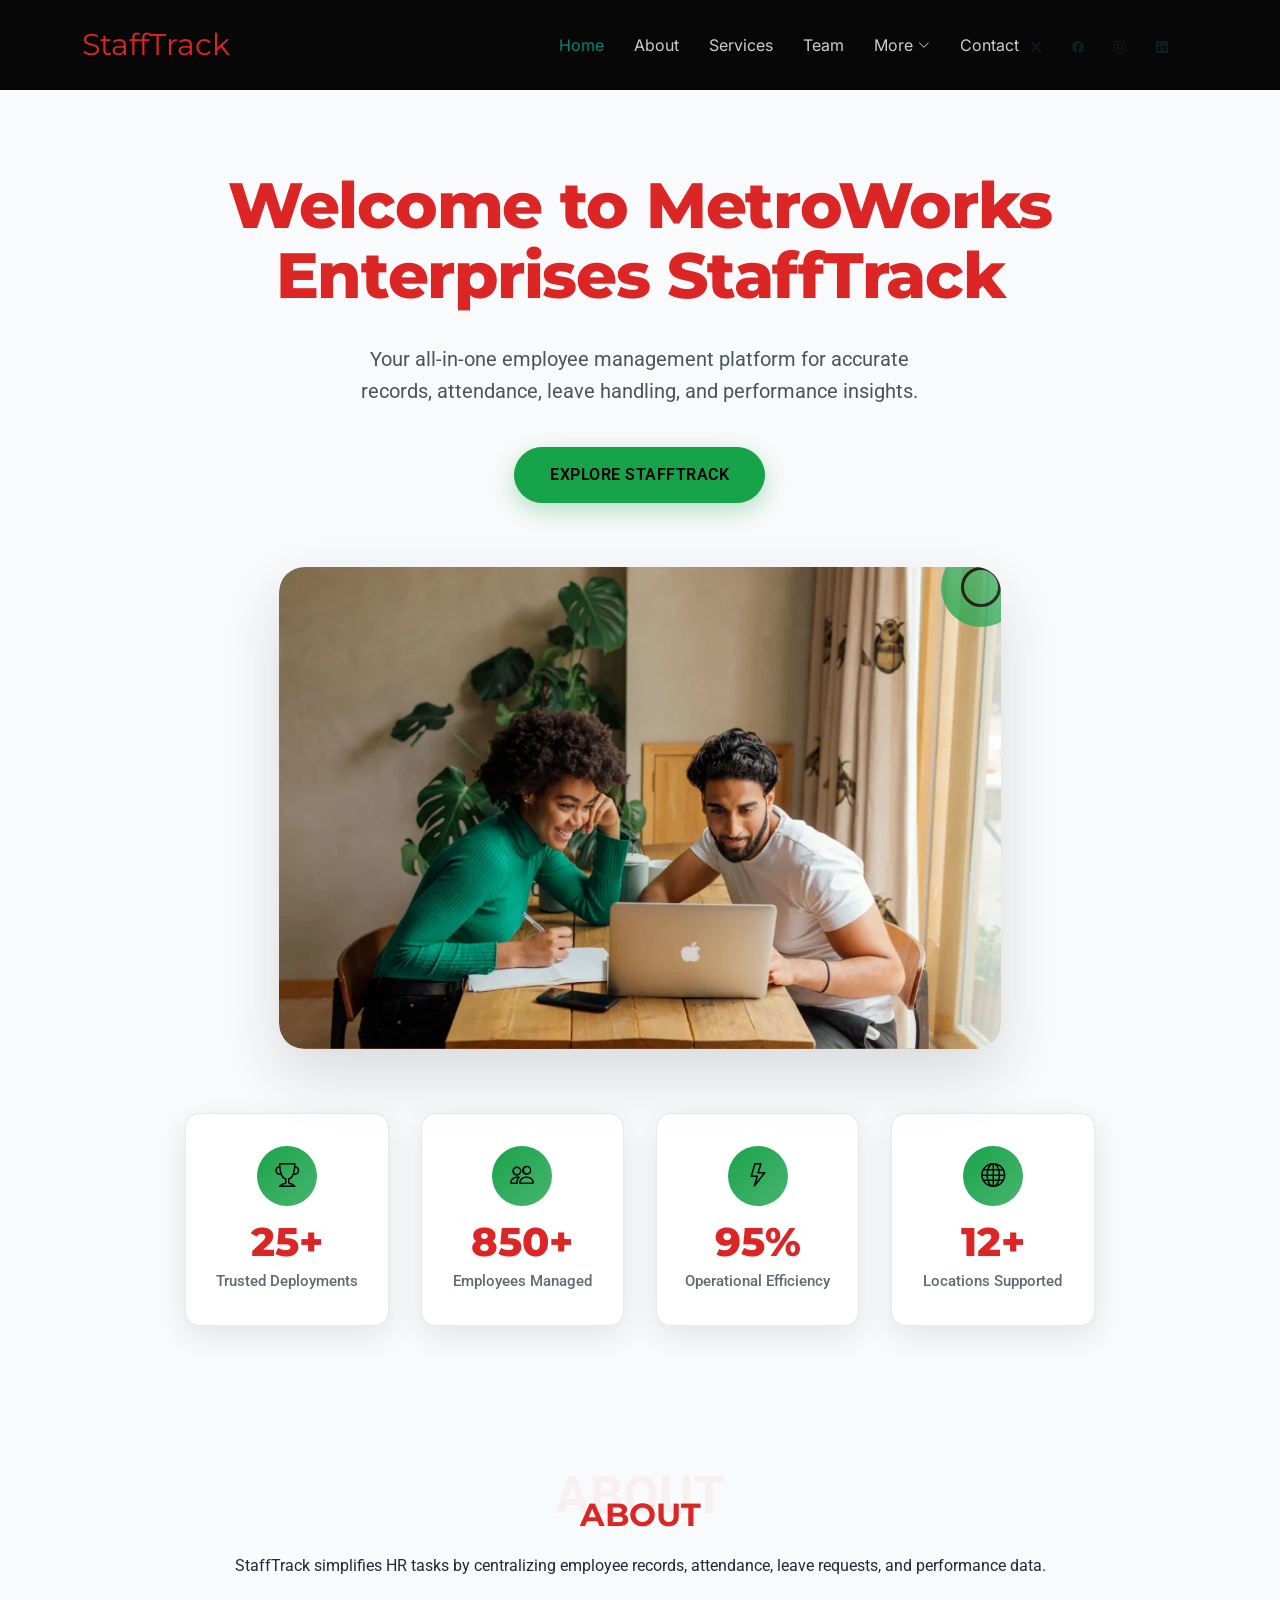
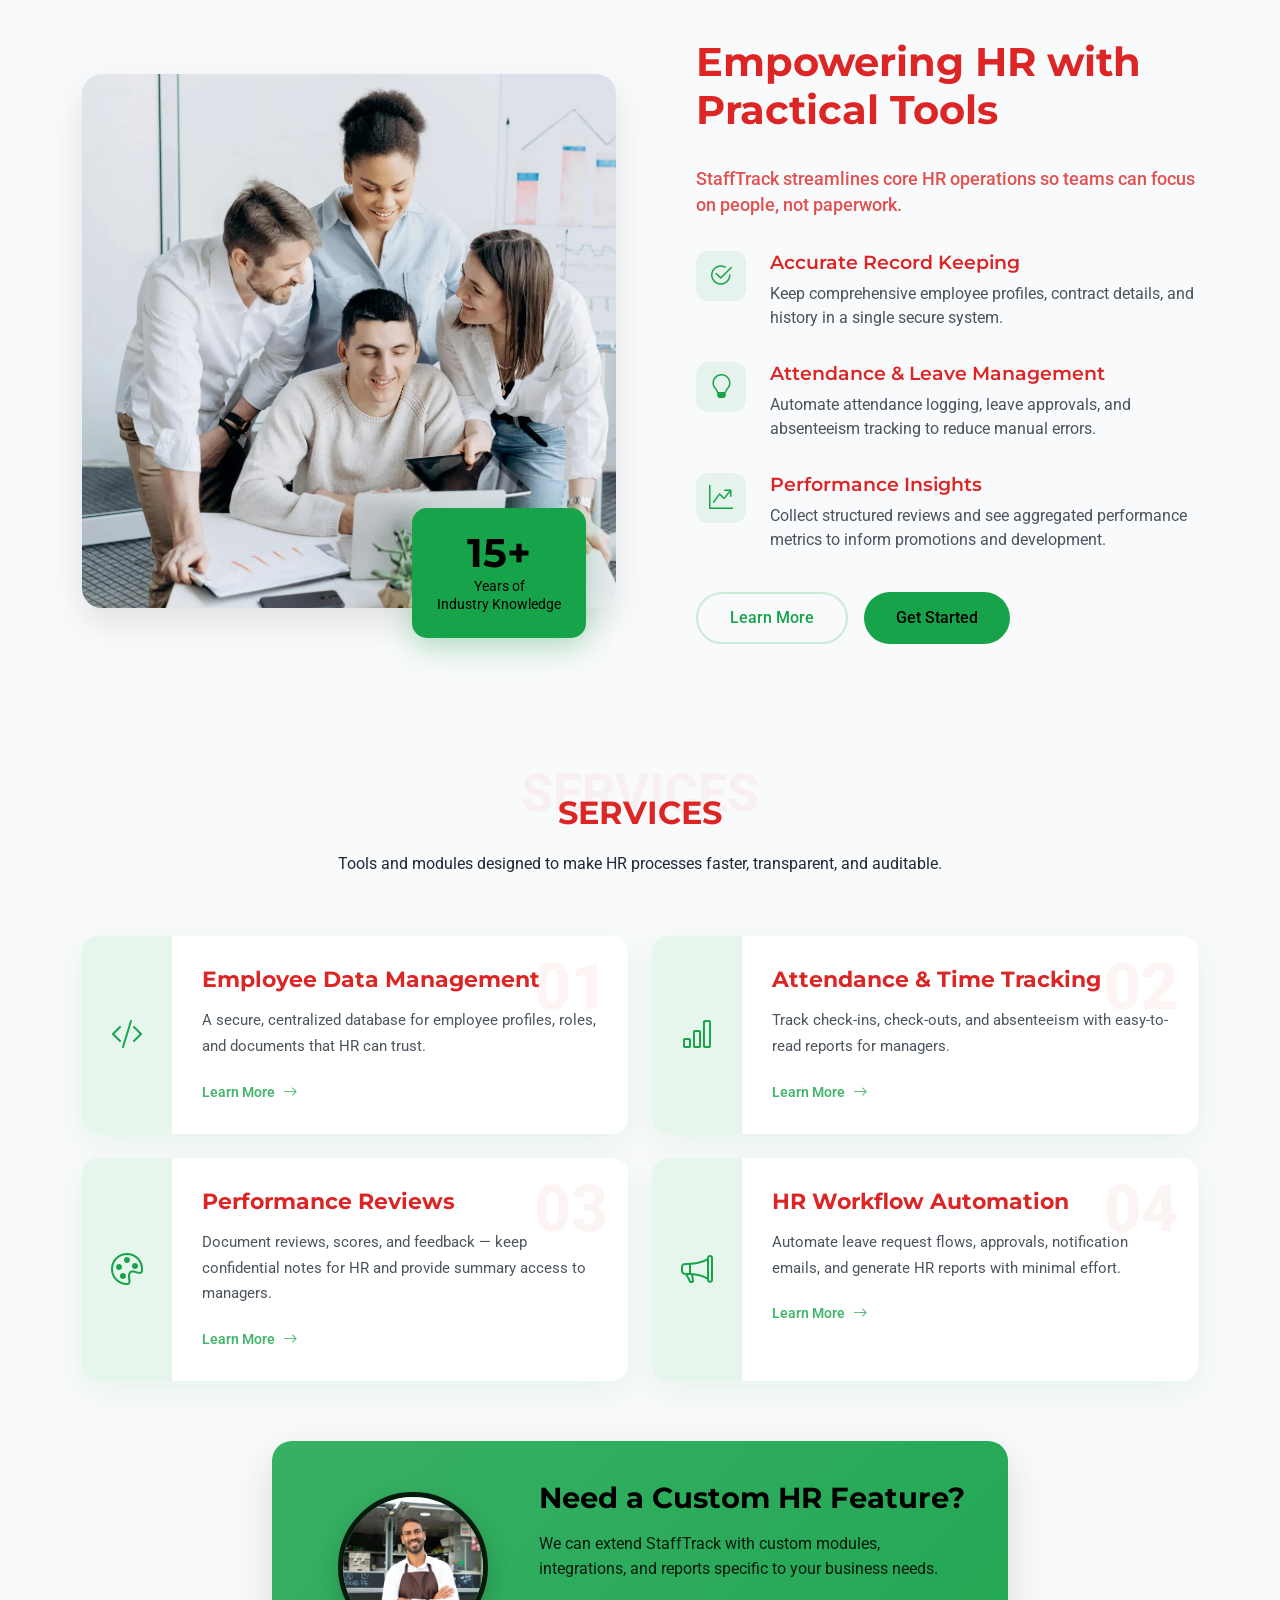
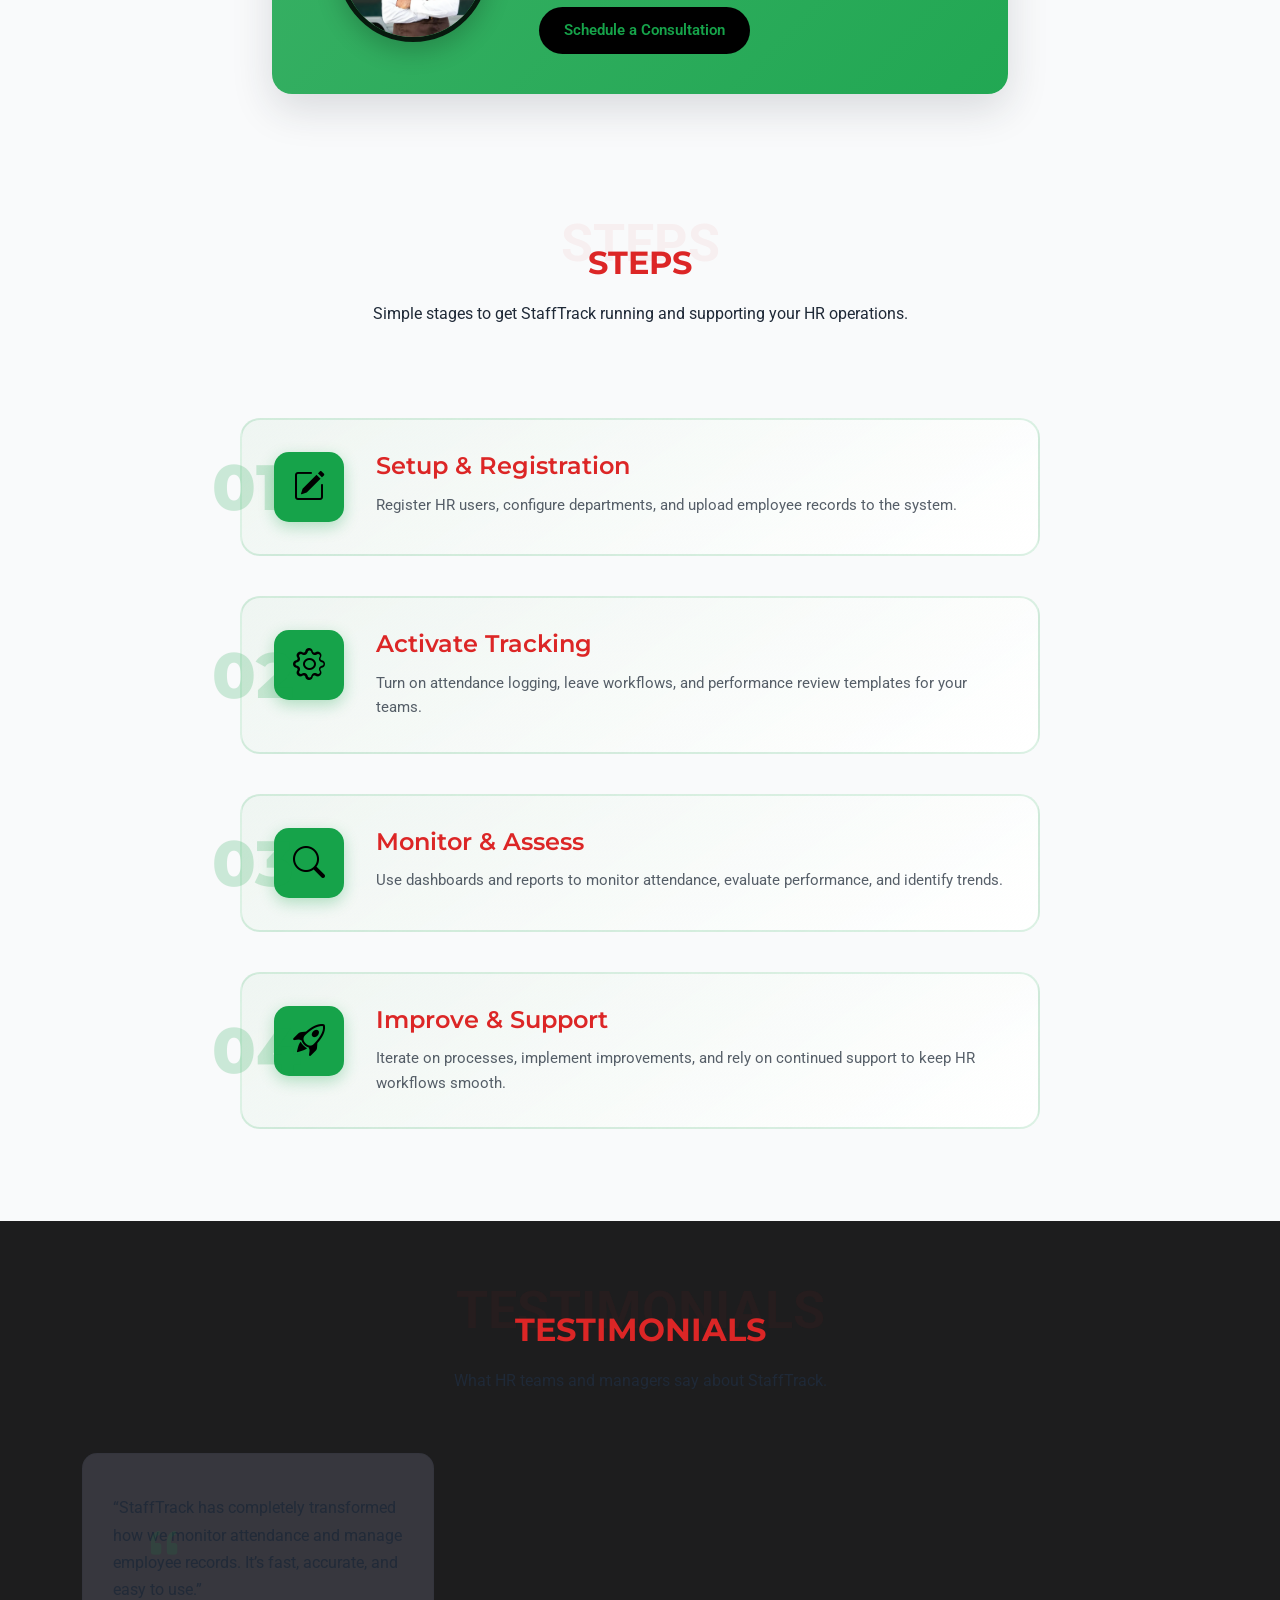
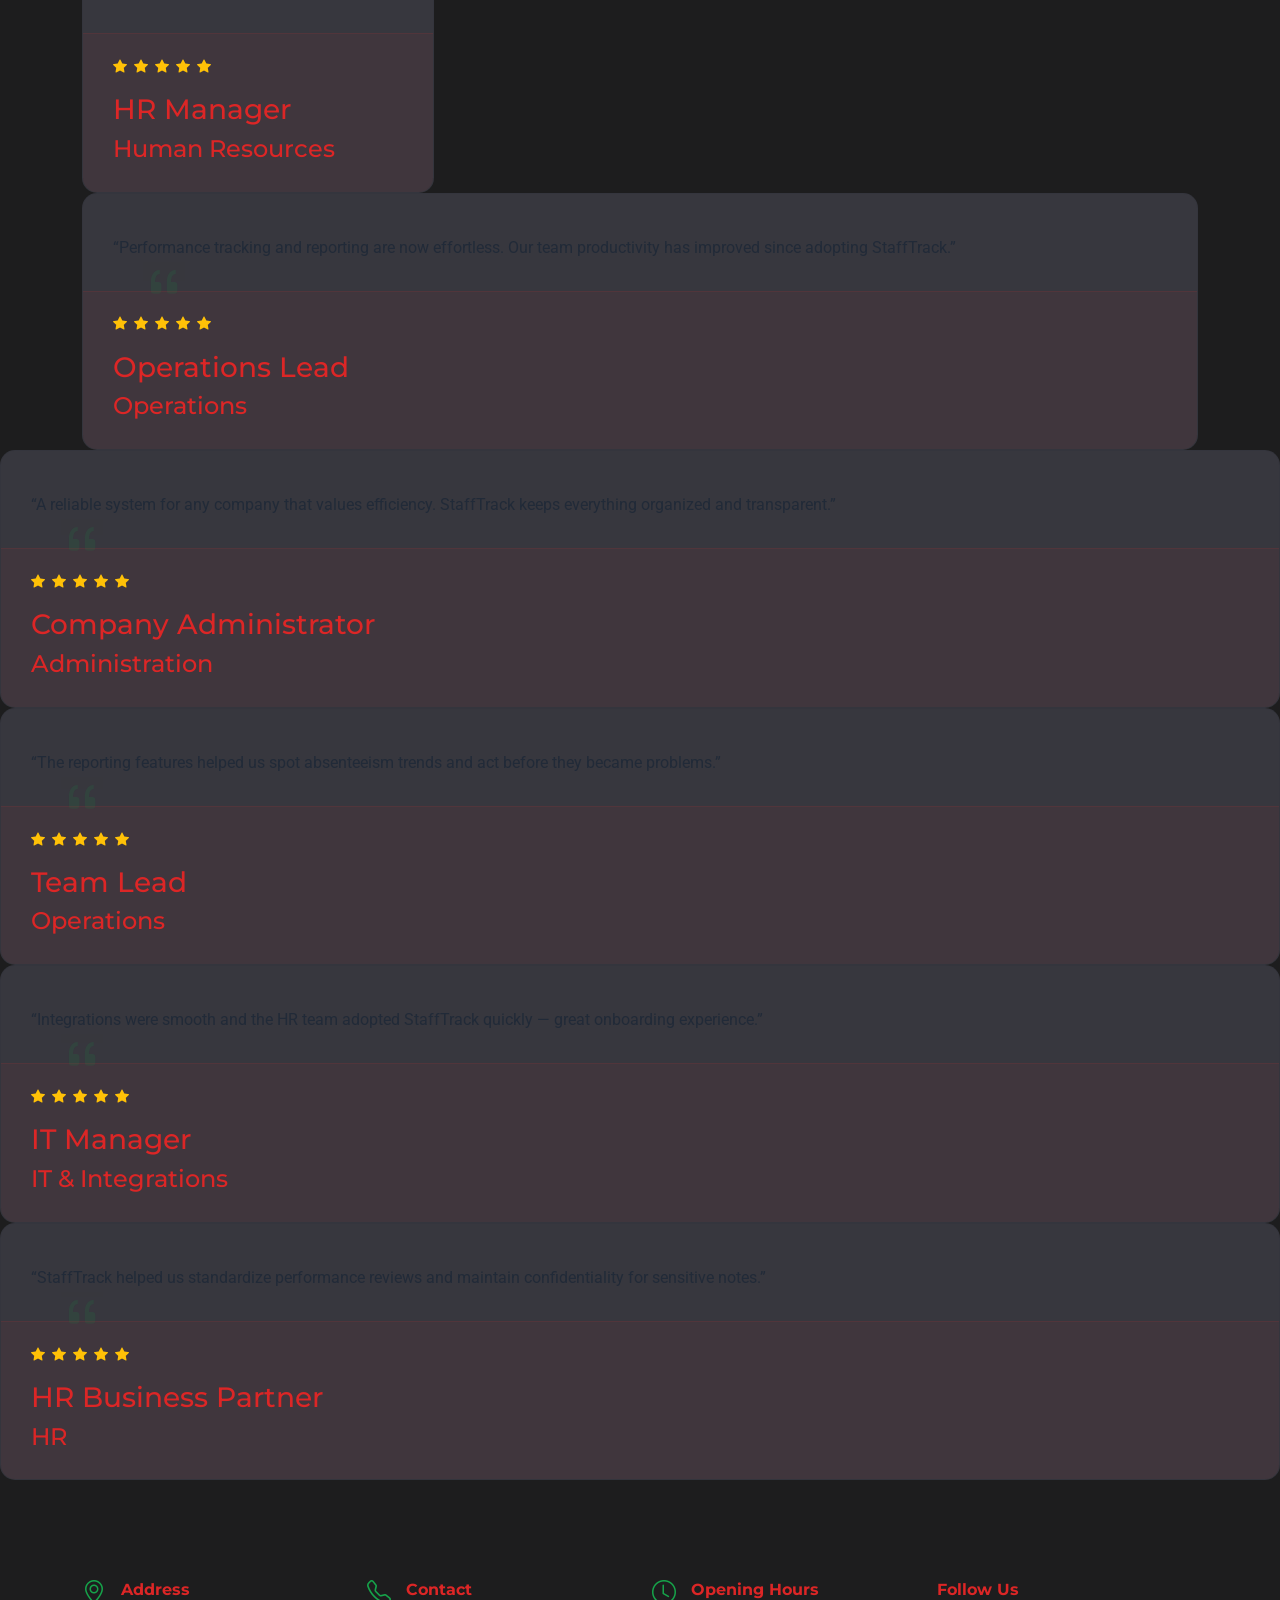
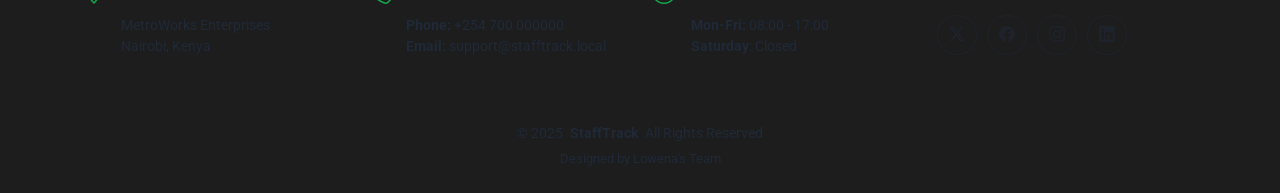
==== index.html @ 3b95171f "The Full Stafftrack System" ====
<!DOCTYPE html>
<html lang="en">

<head>
  <meta charset="utf-8">
  <meta content="width=device-width, initial-scale=1.0" name="viewport">
  <title>Index - StaffTrack</title>
  <meta name="description" content="StaffTrack — employee management, attendance, leave and performance tracking">
  <meta name="keywords" content="employee management, attendance, HR, performance, leave">

  <!-- Favicons -->
  <link href="assets/img/favicon.png" rel="icon">
  <link href="assets/img/apple-touch-icon.png" rel="apple-touch-icon">

  <!-- Fonts -->
  <link href="https://fonts.googleapis.com" rel="preconnect">
  <link href="https://fonts.gstatic.com" rel="preconnect" crossorigin>
  <link href="https://fonts.googleapis.com/css2?family=Roboto:ital,wght@0,100;0,300;0,400;0,500;0,700;0,900;1,100;1,300;1,400;1,500;1,700;1,900;1,300;1,400;1,500&family=Montserrat:ital,wght@0,100;0,200;0,300;0,400;0,500;0,600;0,700;0,800;0,900&family=Inter:wght@100;200;300;400;500;600;700;800;900&display=swap" rel="stylesheet">

  <!-- Vendor CSS Files -->
  <link href="assets/vendor/bootstrap/css/bootstrap.min.css" rel="stylesheet">
  <link href="assets/vendor/bootstrap-icons/bootstrap-icons.css" rel="stylesheet">
  <link href="assets/vendor/aos/aos.css" rel="stylesheet">
  <link href="assets/vendor/glightbox/css/glightbox.min.css" rel="stylesheet">
  <link href="assets/vendor/swiper/swiper-bundle.min.css" rel="stylesheet">

  <!-- Main CSS File -->
  <link href="assets/css/main.css" rel="stylesheet">

  <!-- =======================================================
  * Template adapted for StaffTrack
  ======================================================== -->
</head>

<body class="index-page">

  <header id="header" class="header d-flex align-items-center sticky-top">
    <div class="container position-relative d-flex align-items-center justify-content-between">

      <a href="index.html" class="logo d-flex align-items-center me-auto me-xl-0">
        <h1 class="sitename">StaffTrack</h1>
      </a>

      <nav id="navmenu" class="navmenu">
        <ul>
      <nav id="navmenu" class="navmenu">
        <ul>
          <li><a href="#hero" class="active">Home</a></li>
          <li><a href="#about">About</a></li>
          <li><a href="#services">Services</a></li>
          <li><a href="team.php">Team</a></li>
          <li class="dropdown"><a href="#"><span>More</span> <i class="bi bi-chevron-down toggle-dropdown"></i></a>
            <ul>
              <li><a href="#">Overview</a></li>
              <li class="dropdown"><a href="#"><span>More Options</span> <i class="bi bi-chevron-down toggle-dropdown"></i></a>
                <ul>
                  <li><a href="#">Reporting</a></li>
                  <li><a href="#">Integrations</a></li>
                  <li><a href="#">Security</a></li>
                  <li><a href="#">Support</a></li>
                  <li><a href="#">Resources</a></li>
                </ul>
              </li>
              <li><a href="#">Pricing</a></li>
              <li><a href="#">FAQ</a></li>
              <li><a href="#">Careers</a></li>
            </ul>
          </li>
          <li><a href="#contact">Contact</a></li>
        </ul>
        <i class="mobile-nav-toggle d-xl-none bi bi-list"></i>
      </nav>

      <div class="header-social-links">
        <a href="#" class="twitter"><i class="bi bi-twitter-x"></i></a>
        <a href="#" class="facebook"><i class="bi bi-facebook"></i></a>
        <a href="#" class="instagram"><i class="bi bi-instagram"></i></a>
        <a href="#" class="linkedin"><i class="bi bi-linkedin"></i></a>
      </div>

    </div>
  </header>

  <main class="main">

    <!-- Hero Section -->
    <section id="hero" class="hero section">
      <div class="hero-background">
        <div class="hero-overlay"></div>
      </div>

      <div class="container" data-aos="fade-up" data-aos-delay="100">
        <div class="row justify-content-center text-center">
          <div class="col-lg-10">
            <div class="hero-content" data-aos="fade-up" data-aos-delay="200">
              <h1>Welcome to MetroWorks Enterprises StaffTrack</h1>
              <p>Your all-in-one employee management platform for accurate records, attendance, leave handling, and performance insights.</p>

              <div class="hero-btns" data-aos="fade-up" data-aos-delay="300">
                <a href="public/hr_signup.php" class="btn btn-primary">Explore StaffTrack</a>
              </div>
            </div>
          </div>
        </div>

        <div class="row justify-content-center">
          <div class="col-lg-8">
            <div class="hero-image-container" data-aos="zoom-in" data-aos-delay="400">
              <div class="hero-image">
                <img src="assets/img/about/about-15.webp" alt="Workforce Management" class="img-fluid">
                <div class="image-decoration"></div>
              </div>
            </div>
          </div>
        </div>

        <div class="row justify-content-center">
          <div class="col-lg-10">
            <div class="hero-stats" data-aos="fade-up" data-aos-delay="500">
              <div class="stat-item">
                <div class="stat-icon">
                  <i class="bi bi-trophy"></i>
                </div>
                <h3><span data-purecounter-start="0" data-purecounter-end="25" data-purecounter-duration="1" class="purecounter"></span>+</h3>
                <p>Trusted Deployments</p>
              </div>
              <div class="stat-item">
                <div class="stat-icon">
                  <i class="bi bi-people"></i>
                </div>
                <h3><span data-purecounter-start="0" data-purecounter-end="850" data-purecounter-duration="1" class="purecounter"></span>+</h3>
                <p>Employees Managed</p>
              </div>
              <div class="stat-item">
                <div class="stat-icon">
                  <i class="bi bi-lightning"></i>
                </div>
                <h3><span data-purecounter-start="0" data-purecounter-end="95" data-purecounter-duration="1" class="purecounter"></span>%</h3>
                <p>Operational Efficiency</p>
              </div>
              <div class="stat-item">
                <div class="stat-icon">
                  <i class="bi bi-globe"></i>
                </div>
                <h3><span data-purecounter-start="0" data-purecounter-end="12" data-purecounter-duration="1" class="purecounter"></span>+</h3>
                <p>Locations Supported</p>
              </div>
            </div>
          </div>
        </div>
      </div>
    </section><!-- /Hero Section -->

    <!-- About Section -->
    <section id="about" class="about section">

      <!-- Section Title -->
      <div class="container section-title" data-aos="fade-up">
        <span class="description-title">About</span>
        <h2>About</h2>
        <p>StaffTrack simplifies HR tasks by centralizing employee records, attendance, leave requests, and performance data.</p>
      </div>

      <div class="container" data-aos="fade-up" data-aos-delay="100">

        <div class="row gx-0 gx-lg-5 gy-5 align-items-center">
          <div class="col-lg-6" data-aos="zoom-out" data-aos-delay="200">
            <div class="image-wrapper">
              <div class="image-box">
                <img src="assets/img/about/about-square-15.webp" class="img-fluid" alt="About Image" loading="lazy">
              </div>
              <div class="experience-box" data-aos="zoom-in" data-aos-delay="300">
                <div class="years">15+</div>
                <div class="text">Years of<br>Industry Knowledge</div>
              </div>
            </div>
          </div>

          <div class="col-lg-6" data-aos="fade-left" data-aos-delay="200">
            <div class="content">
              <div class="section-header">
                <h2>Empowering HR with Practical Tools</h2>
              </div>

              <p class="highlight-text">StaffTrack streamlines core HR operations so teams can focus on people, not paperwork.</p>

              <div class="features-list">
                <div class="feature-item" data-aos="zoom-in" data-aos-delay="300">
                  <div class="icon-box">
                    <i class="bi bi-check2-circle"></i>
                  </div>
                  <div class="text">
                    <h4>Accurate Record Keeping</h4>
                    <p>Keep comprehensive employee profiles, contract details, and history in a single secure system.</p>
                  </div>
                </div>

                <div class="feature-item" data-aos="zoom-in" data-aos-delay="400">
                  <div class="icon-box">
                    <i class="bi bi-lightbulb"></i>
                  </div>
                  <div class="text">
                    <h4>Attendance & Leave Management</h4>
                    <p>Automate attendance logging, leave approvals, and absenteeism tracking to reduce manual errors.</p>
                  </div>
                </div>

                <div class="feature-item" data-aos="zoom-in" data-aos-delay="500">
                  <div class="icon-box">
                    <i class="bi bi-graph-up-arrow"></i>
                  </div>
                  <div class="text">
                    <h4>Performance Insights</h4>
                    <p>Collect structured reviews and see aggregated performance metrics to inform promotions and development.</p>
                  </div>
                </div>
              </div>

              <div class="cta-buttons">
                <a href="#" class="btn-learn-more">Learn More</a>
                <a href="employee/signup.php" class="btn-get-started">Get Started</a>
              </div>
            </div>
          </div>
        </div>

      </div>

    </section><!-- /About Section -->

    <!-- Services Section -->
    <section id="services" class="services section">

      <!-- Section Title -->
      <div class="container section-title" data-aos="fade-up">
        <span class="description-title">Services</span>
        <h2>Services</h2>
        <p>Tools and modules designed to make HR processes faster, transparent, and auditable.</p>
      </div><!-- End Section Title -->

      <div class="container" data-aos="fade-up" data-aos-delay="100">

        <div class="services-container">
          <div class="row g-4">
            <div class="col-lg-6" data-aos="fade-up" data-aos-delay="100">
              <div class="service-item">
                <div class="service-icon">
                  <i class="bi bi-code-slash"></i>
                </div>
                <div class="service-content">
                  <span class="service-number">01</span>
                  <h3 class="service-title">Employee Data Management</h3>
                  <p class="service-text">A secure, centralized database for employee profiles, roles, and documents that HR can trust.</p>
                  <a href="#" class="service-link">
                    Learn More
                    <i class="bi bi-arrow-right"></i>
                  </a>
                </div>
              </div>
            </div>

            <div class="col-lg-6" data-aos="fade-up" data-aos-delay="200">
              <div class="service-item">
                <div class="service-icon">
                  <i class="bi bi-bar-chart"></i>
                </div>
                <div class="service-content">
                  <span class="service-number">02</span>
                  <h3 class="service-title">Attendance & Time Tracking</h3>
                  <p class="service-text">Track check-ins, check-outs, and absenteeism with easy-to-read reports for managers.</p>
                  <a href="#" class="service-link">
                    Learn More
                    <i class="bi bi-arrow-right"></i>
                  </a>
                </div>
              </div>
            </div>

            <div class="col-lg-6" data-aos="fade-up" data-aos-delay="300">
              <div class="service-item">
                <div class="service-icon">
                  <i class="bi bi-palette"></i>
                </div>
                <div class="service-content">
                  <span class="service-number">03</span>
                  <h3 class="service-title">Performance Reviews</h3>
                  <p class="service-text">Document reviews, scores, and feedback — keep confidential notes for HR and provide summary access to managers.</p>
                  <a href="#" class="service-link">
                    Learn More
                    <i class="bi bi-arrow-right"></i>
                  </a>
                </div>
              </div>
            </div>

            <div class="col-lg-6" data-aos="fade-up" data-aos-delay="400">
              <div class="service-item">
                <div class="service-icon">
                  <i class="bi bi-megaphone"></i>
                </div>
                <div class="service-content">
                  <span class="service-number">04</span>
                  <h3 class="service-title">HR Workflow Automation</h3>
                  <p class="service-text">Automate leave request flows, approvals, notification emails, and generate HR reports with minimal effort.</p>
                  <a href="#" class="service-link">
                    Learn More
                    <i class="bi bi-arrow-right"></i>
                  </a>
                </div>
              </div>
            </div>
          </div>
        </div>

        <div class="cta-wrapper mt-5 text-center" data-aos="fade-up" data-aos-delay="100">
          <div class="row">
            <div class="col-lg-8 offset-lg-2">
              <div class="cta-box">
                <div class="row align-items-center">
                  <div class="col-lg-4">
                    <div class="cta-image" data-aos="zoom-in" data-aos-delay="200">
                      <img src="assets/img/services/services-8.webp" alt="Services" class="img-fluid rounded-circle">
                    </div>
                  </div>
                  <div class="col-lg-8">
                    <div class="cta-content text-lg-start" data-aos="fade-left" data-aos-delay="300">
                      <h3>Need a Custom HR Feature?</h3>
                      <p>We can extend StaffTrack with custom modules, integrations, and reports specific to your business needs.</p>
                      <a href="#" class="primary-btn">Schedule a Consultation</a>
                    </div>
                  </div>
                </div>
              </div>
            </div>
          </div>
        </div>

      </div>

    </section><!-- /Services Section -->

    <!-- Steps Section -->
    <section id="steps" class="steps section">

      <!-- Section Title -->
      <div class="container section-title" data-aos="fade-up">
        <span class="description-title">Steps</span>
        <h2>Steps</h2>
        <p>Simple stages to get StaffTrack running and supporting your HR operations.</p>
      </div><!-- End Section Title -->

      <div class="container" data-aos="fade-up" data-aos-delay="100">

        <div class="steps-5">
          <div class="process-container">

            <div class="process-item" data-aos="fade-up" data-aos-delay="200">
              <div class="content">
                <span class="step-number">01</span>
                <div class="card-body">
                  <div class="step-icon">
                    <i class="bi bi-pencil-square"></i>
                  </div>
                  <div class="step-content">
                    <h3>Setup & Registration</h3>
                    <p>Register HR users, configure departments, and upload employee records to the system.</p>
                  </div>
                </div>
              </div>
            </div><!-- End Process Item -->

            <div class="process-item" data-aos="fade-up" data-aos-delay="300">
              <div class="content">
                <span class="step-number">02</span>
                <div class="card-body">
                  <div class="step-icon">
                    <i class="bi bi-gear"></i>
                  </div>
                  <div class="step-content">
                    <h3>Activate Tracking</h3>
                    <p>Turn on attendance logging, leave workflows, and performance review templates for your teams.</p>
                  </div>
                </div>
              </div>
            </div><!-- End Process Item -->

            <div class="process-item" data-aos="fade-up" data-aos-delay="400">
              <div class="content">
                <span class="step-number">03</span>
                <div class="card-body">
                  <div class="step-icon">
                    <i class="bi bi-search"></i>
                  </div>
                  <div class="step-content">
                    <h3>Monitor & Assess</h3>
                    <p>Use dashboards and reports to monitor attendance, evaluate performance, and identify trends.</p>
                  </div>
                </div>
              </div>
            </div><!-- End Process Item -->

            <div class="process-item" data-aos="fade-up" data-aos-delay="500">
              <div class="content">
                <span class="step-number">04</span>
                <div class="card-body">
                  <div class="step-icon">
                    <i class="bi bi-rocket-takeoff"></i>
                  </div>
                  <div class="step-content">
                    <h3>Improve & Support</h3>
                    <p>Iterate on processes, implement improvements, and rely on continued support to keep HR workflows smooth.</p>
                  </div>
                </div>
              </div>
            </div><!-- End Process Item -->

          </div>
        </div>

      </div>

    </section>

    <!-- Testimonials Section -->
    <section id="testimonials" class="testimonials section light-background">

      <!-- Section Title -->
      <div class="container section-title" data-aos="fade-up">
        <span class="description-title">Testimonials</span>
        <h2>Testimonials</h2>
        <p>What HR teams and managers say about StaffTrack.</p>
      </div><!-- End Section Title -->

      <div class="container" data-aos="fade-up" data-aos-delay="100">

        <div class="testimonials-slider swiper init-swiper">
          <script type="application/json" class="swiper-config">
            {
              "loop": true,
              "speed": 800,
              "autoplay": {
                "delay": 5000
              },
              "slidesPerView": 1,
              "spaceBetween": 30,
              "pagination": {
                "el": ".swiper-pagination",
                "type": "bullets",
                "clickable": true
              },
              "breakpoints": {
                "768": {
                  "slidesPerView": 2
                },
                "1200": {
                  "slidesPerView": 3
                }
              }
            }
          </script>
          <div class="swiper-wrapper">
            <div class="swiper-slide">
              <div class="testimonial-card">
                <div class="testimonial-content">
                  <p>
                    <i class="bi bi-quote quote-icon"></i>
                    “StaffTrack has completely transformed how we monitor attendance and manage employee records. It’s fast, accurate, and easy to use.”
                  </p>
                </div>
                <div class="testimonial-profile">
                  <div class="rating">
                    <i class="bi bi-star-fill"></i>
                    <i class="bi bi-star-fill"></i>
                    <i class="bi bi-star-fill"></i>
                    <i class="bi bi-star-fill"></i>
                    <i class="bi bi-star-fill"></i>
                  </div>
                      <h3>HR Manager</h3>
                      <h4>Human Resources</h4>
                    </div>
                  </div>
                </div>
              </div>
            </div><!-- End testimonial item -->

            <div class="swiper-slide">
              <div class="testimonial-card">
                <div class="testimonial-content">
                  <p>
                    <i class="bi bi-quote quote-icon"></i>
                    “Performance tracking and reporting are now effortless. Our team productivity has improved since adopting StaffTrack.”
                  </p>
                </div>
                <div class="testimonial-profile">
                  <div class="rating">
                    <i class="bi bi-star-fill"></i>
                    <i class="bi bi-star-fill"></i>
                    <i class="bi bi-star-fill"></i>
                    <i class="bi bi-star-fill"></i>
                    <i class="bi bi-star-fill"></i>
                  </div>
                      <h3>Operations Lead</h3>
                      <h4>Operations</h4>
                    </div>
                  </div>
                </div>
              </div>
            </div><!-- End testimonial item -->

            <div class="swiper-slide">
              <div class="testimonial-card">
                <div class="testimonial-content">
                  <p>
                    <i class="bi bi-quote quote-icon"></i>
                    “A reliable system for any company that values efficiency. StaffTrack keeps everything organized and transparent.”
                  </p>
                </div>
                <div class="testimonial-profile">
                  <div class="rating">
                    <i class="bi bi-star-fill"></i>
                    <i class="bi bi-star-fill"></i>
                    <i class="bi bi-star-fill"></i>
                    <i class="bi bi-star-fill"></i>
                    <i class="bi bi-star-fill"></i>
                  </div>
                      <h3>Company Administrator</h3>
                      <h4>Administration</h4>
                    </div>
                  </div>
                </div>
              </div>
            </div><!-- End testimonial item -->

            <div class="swiper-slide">
              <div class="testimonial-card">
                <div class="testimonial-content">
                  <p>
                    <i class="bi bi-quote quote-icon"></i>
                    “The reporting features helped us spot absenteeism trends and act before they became problems.”
                  </p>
                </div>
                <div class="testimonial-profile">
                  <div class="rating">
                    <i class="bi bi-star-fill"></i>
                    <i class="bi bi-star-fill"></i>
                    <i class="bi bi-star-fill"></i>
                    <i class="bi bi-star-fill"></i>
                    <i class="bi bi-star-fill"></i>
                  </div>
                      <h3>Team Lead</h3>
                      <h4>Operations</h4>
                    </div>
                  </div>
                </div>
              </div>
            </div><!-- End testimonial item -->

            <div class="swiper-slide">
              <div class="testimonial-card">
                <div class="testimonial-content">
                  <p>
                    <i class="bi bi-quote quote-icon"></i>
                    “Integrations were smooth and the HR team adopted StaffTrack quickly — great onboarding experience.”
                  </p>
                </div>
                <div class="testimonial-profile">
                  <div class="rating">
                    <i class="bi bi-star-fill"></i>
                    <i class="bi bi-star-fill"></i>
                    <i class="bi bi-star-fill"></i>
                    <i class="bi bi-star-fill"></i>
                    <i class="bi bi-star-fill"></i>
                  </div>
                      <h3>IT Manager</h3>
                      <h4>IT & Integrations</h4>
                    </div>
                  </div>
                </div>
              </div>
            </div><!-- End testimonial item -->

            <div class="swiper-slide">
              <div class="testimonial-card">
                <div class="testimonial-content">
                  <p>
                    <i class="bi bi-quote quote-icon"></i>
                    “StaffTrack helped us standardize performance reviews and maintain confidentiality for sensitive notes.”
                  </p>
                </div>
                <div class="testimonial-profile">
                  <div class="rating">
                    <i class="bi bi-star-fill"></i>
                    <i class="bi bi-star-fill"></i>
                    <i class="bi bi-star-fill"></i>
                    <i class="bi bi-star-fill"></i>
                    <i class="bi bi-star-fill"></i>
                  </div>
                      <h3>HR Business Partner</h3>
                      <h4>HR</h4>
                    </div>
                  </div>
                </div>
              </div>
            </div><!-- End testimonial item -->
          </div>
          <div class="swiper-pagination"></div>
        </div>

      </div>

    </section><!-- /Testimonials Section -->

  </main>

  <footer id="footer" class="footer light-background">

    <div class="container">
      <div class="row gy-3">
        <div class="col-lg-3 col-md-6 d-flex">
          <i class="bi bi-geo-alt icon"></i>
          <div class="address">
            <h4>Address</h4>
            <p>MetroWorks Enterprises</p>
            <p>Nairobi, Kenya</p>
            <p></p>
          </div>

        </div>

        <div class="col-lg-3 col-md-6 d-flex">
          <i class="bi bi-telephone icon"></i>
          <div>
            <h4>Contact</h4>
            <p>
              <strong>Phone:</strong> <span>+254 700 000000</span><br>
              <strong>Email:</strong> <span>support@stafftrack.local</span><br>
            </p>
          </div>
        </div>

        <div class="col-lg-3 col-md-6 d-flex">
          <i class="bi bi-clock icon"></i>
          <div>
            <h4>Opening Hours</h4>
            <p>
              <strong>Mon-Fri:</strong> <span>08:00 - 17:00</span><br>
              <strong>Saturday</strong>: <span>Closed</span>
            </p>
          </div>
        </div>

        <div class="col-lg-3 col-md-6">
          <h4>Follow Us</h4>
          <div class="social-links d-flex">
            <a href="#" class="twitter"><i class="bi bi-twitter-x"></i></a>
            <a href="#" class="facebook"><i class="bi bi-facebook"></i></a>
            <a href="#" class="instagram"><i class="bi bi-instagram"></i></a>
            <a href="#" class="linkedin"><i class="bi bi-linkedin"></i></a>
          </div>
        </div>

      </div>
    </div>

    <div class="container copyright text-center mt-4">
      <p>© <span>2025</span> <strong class="px-1 sitename">StaffTrack</strong> <span>All Rights Reserved</span></p>
      <div class="credits">
        <p>Designed by Lowena's Team</p>
      </div>
    </div>

  </footer>

  <!-- Scroll Top -->
  <a href="#" id="scroll-top" class="scroll-top d-flex align-items-center justify-content-center"><i class="bi bi-arrow-up-short"></i></a>

  <!-- Preloader -->
  <div id="preloader"></div>

  <!-- Vendor JS Files -->
  <script src="assets/vendor/bootstrap/js/bootstrap.bundle.min.js"></script>
  <script src="assets/vendor/php-email-form/validate.js"></script>
  <script src="assets/vendor/aos/aos.js"></script>
  <script src="assets/vendor/glightbox/js/glightbox.min.js"></script>
  <script src="assets/vendor/purecounter/purecounter_vanilla.js"></script>
  <script src="assets/vendor/swiper/swiper-bundle.min.js"></script>
  <script src="assets/vendor/imagesloaded/imagesloaded.pkgd.min.js"></script>
  <script src="assets/vendor/isotope-layout/isotope.pkgd.min.js"></script>

  <!-- Main JS File -->
  <script src="assets/js/main.js"></script>

</body>

</html>
---- assets/css/main.css ----
/**
* Template Name: Nexa
* Template URL: https://bootstrapmade.com/nexa-bootstrap-agency-template/
* Updated: Aug 19 2025 with Bootstrap v5.3.7
* Author: BootstrapMade.com
* License: https://bootstrapmade.com/license/
*/

/*--------------------------------------------------------------
# Font & Color Variables
# Help: https://bootstrapmade.com/color-system/
--------------------------------------------------------------*/
/* Fonts */
:root {
  --default-font: "Roboto",  system-ui, -apple-system, "Segoe UI", Roboto, "Helvetica Neue", Arial, "Noto Sans", "Liberation Sans", sans-serif, "Apple Color Emoji", "Segoe UI Emoji", "Segoe UI Symbol", "Noto Color Emoji";
  --heading-font: "Montserrat",  sans-serif;
  --nav-font: "Inter",  sans-serif;
}

/* Global Colors - The following color variables are used throughout the website. Updating them here will change the color scheme of the entire website */
:root { 
  --background-color: #f9fafb; /* Light gray for a clean background */
  --default-color: #1f2937; /* Dark gray for text */
  --heading-color: #dc2626; /* Red for headings to match branding */
  --accent-color: #16a34a; /* Green for buttons and links */
  --surface-color: #ffffff; /* White for cards and surfaces */
  --contrast-color: #000000; /* Black for high contrast text */
}

/* Nav Menu Colors - The following color variables are used specifically for the navigation menu. They are separate from the global colors to allow for more customization options */
:root {
  --nav-color: rgba(255, 255, 255, 0.8);  /* The default color of the main navmenu links */
  --nav-hover-color: #008870; /* Applied to main navmenu links when they are hovered over or active */
  --nav-mobile-background-color: #1f1f23; /* Used as the background color for mobile navigation menu */
  --nav-dropdown-background-color: #1f1f23; /* Used as the background color for dropdown items that appear when hovering over primary navigation items */
  --nav-dropdown-color: rgba(255, 255, 255, 0.8); /* Used for navigation links of the dropdown items in the navigation menu. */
  --nav-dropdown-hover-color: #008870; /* Similar to --nav-hover-color, this color is applied to dropdown navigation links when they are hovered over. */
}

/* Color Presets - These classes override global colors when applied to any section or element, providing reuse of the sam color scheme. */

.light-background {
  --background-color: #1d1d1e;
  --surface-color: #37373e;
}

.dark-background {
  --background-color: #060606;
  --default-color: #ffffff;
  --heading-color: #ffffff;
  --surface-color: #252525;
  --contrast-color: #ffffff;
}

/* Smooth scroll */
:root {
  scroll-behavior: smooth;
}

/*--------------------------------------------------------------
# General Styling & Shared Classes
--------------------------------------------------------------*/
body {
  color: var(--default-color);
  background-color: var(--background-color);
  font-family: var(--default-font);
}

a {
  color: var(--accent-color);
  text-decoration: none;
  transition: 0.3s;
}

a:hover {
  color: #15803d; /* Darker green */
  text-decoration: none;
}

h1,
h2,
h3,
h4,
h5,
h6 {
  color: var(--heading-color);
  font-family: var(--heading-font);
}

/* PHP Email Form Messages
------------------------------*/
.php-email-form .error-message {
  display: none;
  background: #df1529;
  color: #ffffff;
  text-align: left;
  padding: 15px;
  margin-bottom: 24px;
  font-weight: 600;
}

.php-email-form .sent-message {
  display: none;
  color: #ffffff;
  background: #059652;
  text-align: center;
  padding: 15px;
  margin-bottom: 24px;
  font-weight: 600;
}

.php-email-form .loading {
  display: none;
  background: var(--surface-color);
  text-align: center;
  padding: 15px;
  margin-bottom: 24px;
}

.php-email-form .loading:before {
  content: "";
  display: inline-block;
  border-radius: 50%;
  width: 24px;
  height: 24px;
  margin: 0 10px -6px 0;
  border: 3px solid var(--accent-color);
  border-top-color: var(--surface-color);
  animation: php-email-form-loading 1s linear infinite;
}

@keyframes php-email-form-loading {
  0% {
    transform: rotate(0deg);
  }

  100% {
    transform: rotate(360deg);
  }
}

/*--------------------------------------------------------------
# Global Header
--------------------------------------------------------------*/
.header {
  --background-color: #070708;
  color: var(--default-color);
  background-color: var(--background-color);
  padding: 15px 0;
  transition: all 0.5s;
  z-index: 997;
}

.header .logo {
  line-height: 1;
}

.header .logo img {
  max-height: 36px;
  margin-right: 8px;
}

.header .logo h1 {
  font-size: 30px;
  margin: 0;
  font-weight: 400;
  color: var(--heading-color);
}

.header .header-social-links {
  padding-right: 15px;
}

.header .header-social-links a {
  color: color-mix(in srgb, var(--default-color), transparent 40%);
  padding-left: 6px;
  display: inline-block;
  transition: 0.3s;
  font-size: 16px;
}

.header .header-social-links a:hover {
  color: var(--accent-color);
}

.header .header-social-links a i {
  line-height: 0px;
}

@media (max-width: 1200px) {
  .header .logo {
    order: 1;
  }

  .header .header-social-links {
    order: 2;
  }

  .header .navmenu {
    order: 3;
  }
}

.scrolled .header {
  backdrop-filter: blur(10px);
  -webkit-backdrop-filter: blur(10px);
  border-bottom: 1px solid color-mix(in srgb, var(--default-color), transparent 80%);
}

/* Global Header on Scroll
------------------------------*/
.scrolled .header {
  --background-color: rgba(7, 7, 8, 0.8);
}

/*--------------------------------------------------------------
# Navigation Menu
--------------------------------------------------------------*/
/* Navmenu - Desktop */
@media (min-width: 1200px) {
  .navmenu {
    padding: 0;
  }

  .navmenu ul {
    margin: 0;
    padding: 0;
    display: flex;
    list-style: none;
    align-items: center;
  }

  .navmenu li {
    position: relative;
  }

  .navmenu a,
  .navmenu a:focus {
    color: var(--nav-color);
    padding: 18px 15px;
    font-size: 16px;
    font-family: var(--nav-font);
    font-weight: 400;
    display: flex;
    align-items: center;
    justify-content: space-between;
    white-space: nowrap;
    transition: 0.3s;
  }

  .navmenu a i,
  .navmenu a:focus i {
    font-size: 12px;
    line-height: 0;
    margin-left: 5px;
    transition: 0.3s;
  }

  .navmenu li:last-child a {
    padding-right: 0;
  }

  .navmenu li:hover>a,
  .navmenu .active,
  .navmenu .active:focus {
    color: var(--nav-hover-color);
  }

  .navmenu .dropdown ul {
    margin: 0;
    padding: 10px 0;
    background: var(--nav-dropdown-background-color);
    display: block;
    position: absolute;
    visibility: hidden;
    left: 14px;
    top: 130%;
    opacity: 0;
    transition: 0.3s;
    border-radius: 4px;
    z-index: 99;
    box-shadow: 0px 0px 30px rgba(0, 0, 0, 0.1);
  }

  .navmenu .dropdown ul li {
    min-width: 200px;
  }

  .navmenu .dropdown ul a {
    padding: 10px 20px;
    font-size: 15px;
    text-transform: none;
    color: var(--nav-dropdown-color);
  }

  .navmenu .dropdown ul a i {
    font-size: 12px;
  }

  .navmenu .dropdown ul a:hover,
  .navmenu .dropdown ul .active:hover,
  .navmenu .dropdown ul li:hover>a {
    color: var(--nav-dropdown-hover-color);
  }

  .navmenu .dropdown:hover>ul {
    opacity: 1;
    top: 100%;
    visibility: visible;
  }

  .navmenu .dropdown .dropdown ul {
    top: 0;
    left: -90%;
    visibility: hidden;
  }

  .navmenu .dropdown .dropdown:hover>ul {
    opacity: 1;
    top: 0;
    left: -100%;
    visibility: visible;
  }
}

/* Navmenu - Mobile */
@media (max-width: 1199px) {
  .mobile-nav-toggle {
    color: var(--nav-color);
    font-size: 28px;
    line-height: 0;
    margin-right: 10px;
    cursor: pointer;
    transition: color 0.3s;
  }

  .navmenu {
    padding: 0;
    z-index: 9997;
  }

  .navmenu ul {
    display: none;
    list-style: none;
    position: absolute;
    inset: 60px 20px 20px 20px;
    padding: 10px 0;
    margin: 0;
    border-radius: 6px;
    background-color: var(--nav-mobile-background-color);
    overflow-y: auto;
    transition: 0.3s;
    z-index: 9998;
    box-shadow: 0px 0px 30px rgba(0, 0, 0, 0.1);
  }

  .navmenu a,
  .navmenu a:focus {
    color: var(--nav-dropdown-color);
    padding: 10px 20px;
    font-family: var(--nav-font);
    font-size: 17px;
    font-weight: 500;
    display: flex;
    align-items: center;
    justify-content: space-between;
    white-space: nowrap;
    transition: 0.3s;
  }

  .navmenu a i,
  .navmenu a:focus i {
    font-size: 12px;
    line-height: 0;
    margin-left: 5px;
    width: 30px;
    height: 30px;
    display: flex;
    align-items: center;
    justify-content: center;
    border-radius: 50%;
    transition: 0.3s;
    background-color: color-mix(in srgb, var(--accent-color), transparent 90%);
  }

  .navmenu a i:hover,
  .navmenu a:focus i:hover {
    background-color: var(--accent-color);
    color: var(--contrast-color);
  }

  .navmenu a:hover,
  .navmenu .active,
  .navmenu .active:focus {
    color: var(--nav-dropdown-hover-color);
  }

  .navmenu .active i,
  .navmenu .active:focus i {
    background-color: var(--accent-color);
    color: var(--contrast-color);
    transform: rotate(180deg);
  }

  .navmenu .dropdown ul {
    position: static;
    display: none;
    z-index: 99;
    padding: 10px 0;
    margin: 10px 20px;
    background-color: var(--nav-dropdown-background-color);
    border: 1px solid color-mix(in srgb, var(--default-color), transparent 90%);
    box-shadow: none;
    transition: all 0.5s ease-in-out;
  }

  .navmenu .dropdown ul ul {
    background-color: rgba(33, 37, 41, 0.1);
  }

  .navmenu .dropdown>.dropdown-active {
    display: block;
    background-color: rgba(33, 37, 41, 0.03);
  }

  .mobile-nav-active {
    overflow: hidden;
  }

  .mobile-nav-active .mobile-nav-toggle {
    color: #fff;
    position: absolute;
    font-size: 32px;
    top: 15px;
    right: 15px;
    margin-right: 0;
    z-index: 9999;
  }

  .mobile-nav-active .navmenu {
    position: fixed;
    overflow: hidden;
    inset: 0;
    background: rgba(33, 37, 41, 0.8);
    transition: 0.3s;
  }

  .mobile-nav-active .navmenu>ul {
    display: block;
  }
}

/*--------------------------------------------------------------
# Global Footer
--------------------------------------------------------------*/
.footer {
  color: var(--default-color);
  background-color: var(--background-color);
  font-size: 14px;
  padding: 40px 0 0 0;
  position: relative;
}

.footer .icon {
  color: var(--accent-color);
  margin-right: 15px;
  font-size: 24px;
  line-height: 0;
}

.footer h4 {
  font-size: 16px;
  font-weight: 700;
  margin-bottom: 15px;
}

.footer .address p {
  margin-bottom: 0px;
}

.footer .social-links a {
  display: flex;
  align-items: center;
  justify-content: center;
  width: 40px;
  height: 40px;
  border-radius: 50%;
  border: 1px solid color-mix(in srgb, var(--default-color), transparent 50%);
  font-size: 16px;
  color: color-mix(in srgb, var(--default-color), transparent 50%);
  margin-right: 10px;
  transition: 0.3s;
}

.footer .social-links a:hover {
  color: var(--accent-color);
  border-color: var(--accent-color);
}

.footer .copyright {
  padding: 25px 0;
  border-top: 1px solid color-mix(in srgb, var(--default-color), transparent 90%);
}

.footer .copyright p {
  margin-bottom: 0;
}

.footer .credits {
  margin-top: 5px;
  font-size: 13px;
}

/*--------------------------------------------------------------
# Preloader
--------------------------------------------------------------*/
#preloader {
  position: fixed;
  inset: 0;
  z-index: 999999;
  overflow: hidden;
  background: var(--background-color);
  transition: all 0.6s ease-out;
}

#preloader:before {
  content: "";
  position: fixed;
  top: calc(50% - 30px);
  left: calc(50% - 30px);
  border: 6px solid #ffffff;
  border-color: var(--accent-color) transparent var(--accent-color) transparent;
  border-radius: 50%;
  width: 60px;
  height: 60px;
  animation: animate-preloader 1.5s linear infinite;
}

@keyframes animate-preloader {
  0% {
    transform: rotate(0deg);
  }

  100% {
    transform: rotate(360deg);
  }
}

/*--------------------------------------------------------------
# Scroll Top Button
--------------------------------------------------------------*/
.scroll-top {
  position: fixed;
  visibility: hidden;
  opacity: 0;
  right: 15px;
  bottom: -15px;
  z-index: 99999;
  background-color: var(--accent-color);
  width: 44px;
  height: 44px;
  border-radius: 50px;
  transition: all 0.4s;
}

.scroll-top i {
  font-size: 24px;
  color: var(--contrast-color);
  line-height: 0;
}

.scroll-top:hover {
  background-color: color-mix(in srgb, var(--accent-color), transparent 20%);
  color: var(--contrast-color);
}

.scroll-top.active {
  visibility: visible;
  opacity: 1;
  bottom: 15px;
}

/*--------------------------------------------------------------
# Disable aos animation delay on mobile devices
--------------------------------------------------------------*/
@media screen and (max-width: 768px) {
  [data-aos-delay] {
    transition-delay: 0 !important;
  }
}

/*--------------------------------------------------------------
# Global Page Titles & Breadcrumbs
--------------------------------------------------------------*/
.page-title {
  color: var(--default-color);
  background-color: var(--background-color);
  padding: 25px 0;
  position: relative;
}

.page-title h1 {
  font-size: 24px;
  font-weight: 700;
}

.page-title .breadcrumbs ol {
  display: flex;
  flex-wrap: wrap;
  list-style: none;
  padding: 0;
  margin: 0;
  font-size: 14px;
  font-weight: 400;
}

.page-title .breadcrumbs ol li+li {
  padding-left: 10px;
}

.page-title .breadcrumbs ol li+li::before {
  content: "/";
  display: inline-block;
  padding-right: 10px;
  color: color-mix(in srgb, var(--default-color), transparent 70%);
}

/*--------------------------------------------------------------
# Global Sections
--------------------------------------------------------------*/
section,
.section {
  color: var(--default-color);
  background-color: var(--background-color);
  padding: 60px 0;
  scroll-margin-top: 90px;
  overflow: clip;
}

@media (max-width: 1199px) {

  section,
  .section {
    scroll-margin-top: 66px;
  }
}

/*--------------------------------------------------------------
# Global Section Titles
--------------------------------------------------------------*/
.section-title {
  text-align: center;
  padding: 30px 0;
  margin-bottom: 30px;
  position: relative;
}

.section-title h2 {
  font-size: 32px;
  font-weight: 700;
  text-transform: uppercase;
  margin-bottom: 20px;
  padding-bottom: 0;
  position: relative;
  z-index: 2;
}

.section-title span {
  position: absolute;
  top: 4px;
  color: color-mix(in srgb, var(--heading-color), transparent 95%);
  left: 0;
  right: 0;
  z-index: 1;
  font-weight: 700;
  font-size: 52px;
  text-transform: uppercase;
  line-height: 1;
}

.section-title p {
  margin-bottom: 0;
  position: relative;
  z-index: 2;
}

@media (max-width: 575px) {
  .section-title h2 {
    font-size: 28px;
    margin-bottom: 15px;
  }

  .section-title span {
    font-size: 38px;
  }
}

/*--------------------------------------------------------------
# Hero Section
--------------------------------------------------------------*/
.hero {
  position: relative;
  min-height: 100vh;
  display: flex;
  align-items: center;
  padding: 80px;
  overflow: hidden;
}

.hero .hero-background {
  position: absolute;
  top: 0;
  left: 0;
  width: 100%;
  height: 100%;
  background: linear-gradient(135deg, color-mix(in srgb, var(--accent-color), transparent 95%) 0%, color-mix(in srgb, var(--heading-color), transparent 97%) 100%);
  z-index: -2;
}

.hero .hero-background::before {
  content: "";
  position: absolute;
  top: 0;
  left: 0;
  width: 100%;
  height: 100%;
  background-image: url("../img/bg/abstract-bg-3.webp");
  background-size: cover;
  background-position: center;
  opacity: 0.1;
  z-index: -1;
}

.hero .hero-overlay {
  position: absolute;
  top: 0;
  left: 0;
  width: 100%;
  height: 100%;
  background: radial-gradient(circle at 30% 20%, color-mix(in srgb, var(--accent-color), transparent 90%) 0%, transparent 50%);
  z-index: -1;
}

.hero .hero-content {
  margin-bottom: 4rem;
}

.hero .hero-content h1 {
  font-size: 4rem;
  font-weight: 800;
  margin-bottom: 2rem;
  line-height: 1.1;
  color: var(--heading-color);
  letter-spacing: -0.02em;
}

@media (max-width: 992px) {
  .hero .hero-content h1 {
    font-size: 3rem;
  }
}

@media (max-width: 768px) {
  .hero .hero-content h1 {
    font-size: 2.5rem;
  }
}

@media (max-width: 576px) {
  .hero .hero-content h1 {
    font-size: 2rem;
  }
}

.hero .hero-content p {
  font-size: 1.25rem;
  margin-bottom: 2.5rem;
  color: color-mix(in srgb, var(--default-color), transparent 20%);
  line-height: 1.6;
  max-width: 600px;
  margin-left: auto;
  margin-right: auto;
}

@media (max-width: 768px) {
  .hero .hero-content p {
    font-size: 1.1rem;
  }
}

.hero .hero-content .hero-btns {
  display: flex;
  gap: 1.5rem;
  justify-content: center;
  align-items: center;
}

@media (max-width: 576px) {
  .hero .hero-content .hero-btns {
    flex-direction: column;
    gap: 1rem;
  }
}

.hero .hero-content .hero-btns .btn {
  padding: 15px 35px;
  font-weight: 600;
  border-radius: 50px;
  transition: all 0.3s ease;
  font-size: 1rem;
  text-transform: uppercase;
  letter-spacing: 0.5px;
}

@media (max-width: 576px) {
  .hero .hero-content .hero-btns .btn {
    width: 100%;
    max-width: 280px;
  }
}

.hero .hero-content .hero-btns .btn-primary {
  background-color: var(--accent-color);
  border-color: var(--accent-color);
  color: var(--contrast-color);
  box-shadow: 0 8px 25px color-mix(in srgb, var(--accent-color), transparent 70%);
}

.hero .hero-content .hero-btns .btn-primary:hover {
  background-color: color-mix(in srgb, var(--accent-color), #000 15%);
  border-color: color-mix(in srgb, var(--accent-color), #000 15%);
  transform: translateY(-2px);
  box-shadow: 0 12px 35px color-mix(in srgb, var(--accent-color), transparent 60%);
}

.hero .hero-content .hero-btns .btn-outline {
  background-color: transparent;
  border: 2px solid var(--default-color);
  color: var(--default-color);
  display: flex;
  align-items: center;
  gap: 0.5rem;
}

.hero .hero-content .hero-btns .btn-outline i {
  font-size: 1.2rem;
}

.hero .hero-content .hero-btns .btn-outline:hover {
  transform: translateY(-2px);
}

.hero .hero-image-container {
  margin-bottom: 4rem;
  position: relative;
}

.hero .hero-image-container .hero-image {
  position: relative;
  border-radius: 25px;
  overflow: hidden;
  box-shadow: 0 25px 60px color-mix(in srgb, var(--default-color), transparent 85%);
}

.hero .hero-image-container .hero-image img {
  width: 100%;
  height: auto;
  border-radius: 25px;
  transition: transform 0.6s ease;
}

.hero .hero-image-container .hero-image img:hover {
  transform: scale(1.05);
}

.hero .hero-image-container .hero-image .image-decoration {
  position: absolute;
  top: -20px;
  right: -20px;
  width: 80px;
  height: 80px;
  background: linear-gradient(45deg, var(--accent-color), color-mix(in srgb, var(--accent-color), #fff 30%));
  border-radius: 50%;
  opacity: 0.8;
  z-index: 1;
}

.hero .hero-image-container .hero-image .image-decoration::before {
  content: "";
  position: absolute;
  top: 50%;
  left: 50%;
  transform: translate(-50%, -50%);
  width: 40px;
  height: 40px;
  border: 3px solid var(--contrast-color);
  border-radius: 50%;
}

@media (max-width: 768px) {
  .hero .hero-image-container .hero-image .image-decoration {
    width: 60px;
    height: 60px;
    top: -15px;
    right: -15px;
  }

  .hero .hero-image-container .hero-image .image-decoration::before {
    width: 30px;
    height: 30px;
  }
}

.hero .hero-stats {
  display: grid;
  grid-template-columns: repeat(auto-fit, minmax(200px, 1fr));
  gap: 2rem;
  text-align: center;
}

@media (max-width: 768px) {
  .hero .hero-stats {
    grid-template-columns: repeat(2, 1fr);
    gap: 1.5rem;
  }
}

@media (max-width: 576px) {
  .hero .hero-stats {
    grid-template-columns: 1fr;
  }
}

.hero .hero-stats .stat-item {
  padding: 2rem 1rem;
  background-color: var(--surface-color);
  border-radius: 15px;
  box-shadow: 0 10px 30px color-mix(in srgb, var(--default-color), transparent 90%);
  transition: all 0.3s ease;
  border: 1px solid color-mix(in srgb, var(--default-color), transparent 90%);
}

.hero .hero-stats .stat-item:hover {
  transform: translateY(-5px);
  box-shadow: 0 20px 45px color-mix(in srgb, var(--default-color), transparent 85%);
}

.hero .hero-stats .stat-item .stat-icon {
  width: 60px;
  height: 60px;
  background: linear-gradient(135deg, var(--accent-color), color-mix(in srgb, var(--accent-color), #fff 20%));
  border-radius: 50%;
  display: flex;
  align-items: center;
  justify-content: center;
  margin: 0 auto 1rem;
}

.hero .hero-stats .stat-item .stat-icon i {
  font-size: 1.5rem;
  color: var(--contrast-color);
}

.hero .hero-stats .stat-item h3 {
  font-size: 2.5rem;
  font-weight: 800;
  color: var(--heading-color);
  margin-bottom: 0.5rem;
  line-height: 1;
}

@media (max-width: 768px) {
  .hero .hero-stats .stat-item h3 {
    font-size: 2rem;
  }
}

.hero .hero-stats .stat-item p {
  font-size: 0.95rem;
  margin-bottom: 0;
  color: color-mix(in srgb, var(--default-color), transparent 30%);
  font-weight: 500;
}

@media (max-width: 992px) {
  .hero {
    padding: 100px 0 60px;
    min-height: auto;
  }

  .hero .hero-content {
    margin-bottom: 3rem;
  }

  .hero .hero-content h1 {
    margin-bottom: 1.5rem;
  }

  .hero .hero-content p {
    margin-bottom: 2rem;
  }

  .hero .hero-image-container {
    margin-bottom: 3rem;
  }
}

/*--------------------------------------------------------------
# About Section
--------------------------------------------------------------*/
.about .image-wrapper {
  position: relative;
}

.about .image-wrapper .image-box {
  position: relative;
  border-radius: 20px;
  overflow: hidden;
  box-shadow: 0 15px 35px rgba(0, 0, 0, 0.1);
}

.about .image-wrapper .image-box img {
  transition: 0.5s transform;
}

.about .image-wrapper .image-box:hover img {
  transform: scale(1.05);
}

.about .image-wrapper .experience-box {
  position: absolute;
  bottom: -30px;
  right: 30px;
  background-color: var(--accent-color);
  color: var(--contrast-color);
  padding: 25px;
  border-radius: 15px;
  text-align: center;
  box-shadow: 0 10px 30px color-mix(in srgb, var(--accent-color), transparent 70%);
}

.about .image-wrapper .experience-box .years {
  font-size: 2.5rem;
  font-weight: 700;
  line-height: 1;
  font-family: var(--heading-font);
}

.about .image-wrapper .experience-box .text {
  font-size: 0.9rem;
  margin-top: 5px;
  line-height: 1.2;
}

.about .content {
  padding-left: 2rem;
}

@media (max-width: 991.98px) {
  .about .content {
    padding-left: 0;
    margin-top: 10px;
  }
}

.about .content .section-header {
  margin-bottom: 2rem;
}

.about .content .section-header .subtitle {
  display: inline-block;
  background-color: color-mix(in srgb, var(--accent-color), transparent 90%);
  color: var(--accent-color);
  padding: 5px 15px;
  border-radius: 50px;
  font-size: 0.9rem;
  margin-bottom: 1rem;
}

.about .content .section-header h2 {
  font-size: 2.5rem;
  margin-bottom: 0;
  font-weight: 700;
}

@media (max-width: 767.98px) {
  .about .content .section-header h2 {
    font-size: 2rem;
  }
}

.about .content .highlight-text {
  font-size: 1.1rem;
  color: color-mix(in srgb, var(--heading-color), transparent 20%);
  margin-bottom: 2rem;
  font-weight: 500;
}

.about .content .features-list {
  margin-bottom: 2.5rem;
}

.about .content .features-list .feature-item {
  display: flex;
  gap: 1.5rem;
  margin-bottom: 2rem;
}

.about .content .features-list .feature-item:last-child {
  margin-bottom: 0;
}

.about .content .features-list .feature-item .icon-box {
  flex-shrink: 0;
  width: 50px;
  height: 50px;
  border-radius: 12px;
  background-color: color-mix(in srgb, var(--accent-color), transparent 92%);
  color: var(--accent-color);
  display: flex;
  align-items: center;
  justify-content: center;
  font-size: 1.5rem;
  transition: 0.3s;
}

.about .content .features-list .feature-item .icon-box:hover {
  background-color: var(--accent-color);
  color: var(--contrast-color);
  transform: translateY(-5px);
}

.about .content .features-list .feature-item .text h4 {
  font-size: 1.2rem;
  margin-bottom: 0.5rem;
  font-weight: 600;
}

.about .content .features-list .feature-item .text p {
  margin-bottom: 0;
  color: color-mix(in srgb, var(--default-color), transparent 20%);
}

.about .content .cta-buttons {
  display: flex;
  gap: 1rem;
  flex-wrap: wrap;
}

.about .content .cta-buttons .btn-get-started {
  background-color: var(--accent-color);
  color: var(--contrast-color);
  padding: 12px 32px;
  border-radius: 50px;
  font-weight: 500;
  transition: 0.3s;
  display: grid;
  place-items: center;
}

.about .content .cta-buttons .btn-get-started:hover {
  background-color: color-mix(in srgb, var(--accent-color), transparent 20%);
  transform: translateY(-3px);
}

.about .content .cta-buttons .btn-learn-more {
  background-color: transparent;
  color: var(--accent-color);
  padding: 12px 32px;
  border-radius: 50px;
  font-weight: 500;
  border: 2px solid color-mix(in srgb, var(--accent-color), transparent 80%);
  transition: 0.3s;
}

.about .content .cta-buttons .btn-learn-more:hover {
  border-color: var(--accent-color);
  background-color: color-mix(in srgb, var(--accent-color), transparent 95%);
  transform: translateY(-3px);
}

/*--------------------------------------------------------------
# Services Section
--------------------------------------------------------------*/
.services .services-container {
  margin-bottom: 60px;
}

.services .services-container .service-item {
  display: flex;
  background-color: var(--surface-color);
  border-radius: 16px;
  overflow: hidden;
  position: relative;
  box-shadow: 0 10px 30px color-mix(in srgb, var(--accent-color), transparent 92%);
  transition: all 0.4s ease;
  height: 100%;
}

.services .services-container .service-item:hover {
  transform: translateY(-8px);
  box-shadow: 0 15px 40px color-mix(in srgb, var(--accent-color), transparent 85%);
}

.services .services-container .service-item:hover .service-icon {
  background-color: var(--accent-color);
  color: var(--contrast-color);
}

.services .services-container .service-item:hover .service-link {
  color: var(--accent-color);
}

.services .services-container .service-item:hover .service-link i {
  transform: translateX(5px);
}

.services .services-container .service-item .service-icon {
  flex: 0 0 90px;
  display: flex;
  align-items: center;
  justify-content: center;
  background-color: color-mix(in srgb, var(--accent-color), transparent 90%);
  color: var(--accent-color);
  font-size: 2rem;
  transition: all 0.3s ease;
}

.services .services-container .service-item .service-content {
  padding: 30px;
  position: relative;
}

.services .services-container .service-item .service-number {
  position: absolute;
  top: 20px;
  right: 20px;
  font-size: 4rem;
  font-weight: 800;
  color: color-mix(in srgb, var(--heading-color), transparent 90%);
  line-height: 1;
  opacity: 0.5;
  z-index: 1;
}

.services .services-container .service-item .service-title {
  font-size: 1.4rem;
  font-weight: 700;
  margin-bottom: 15px;
  color: var(--heading-color);
  position: relative;
  z-index: 2;
}

.services .services-container .service-item .service-text {
  font-size: 0.95rem;
  line-height: 1.7;
  margin-bottom: 20px;
  color: color-mix(in srgb, var(--default-color), transparent 20%);
  position: relative;
  z-index: 2;
}

.services .services-container .service-item .service-link {
  display: inline-flex;
  align-items: center;
  gap: 8px;
  font-weight: 600;
  font-size: 0.9rem;
  color: color-mix(in srgb, var(--accent-color), transparent 20%);
  transition: all 0.3s ease;
  position: relative;
  z-index: 2;
}

.services .services-container .service-item .service-link i {
  transition: transform 0.3s ease;
}

.services .cta-wrapper .cta-box {
  background: linear-gradient(135deg, color-mix(in srgb, var(--accent-color), transparent 15%), color-mix(in srgb, var(--accent-color), transparent 5%));
  border-radius: 20px;
  padding: 40px;
  position: relative;
  overflow: hidden;
  box-shadow: 0 15px 40px color-mix(in srgb, var(--default-color), transparent 85%);
}

.services .cta-wrapper .cta-box::before {
  content: "";
  position: absolute;
  top: 0;
  left: 0;
  width: 100%;
  height: 100%;
  background: url("assets/img/bg/dotted-world-1.webp");
  background-size: cover;
  opacity: 0.05;
  z-index: 1;
}

.services .cta-wrapper .cta-box .cta-image {
  position: relative;
  z-index: 2;
}

.services .cta-wrapper .cta-box .cta-image img {
  width: 150px;
  height: 150px;
  object-fit: cover;
  border: 5px solid color-mix(in srgb, var(--contrast-color), transparent 15%);
  box-shadow: 0 10px 25px rgba(0, 0, 0, 0.2);
}

@media (max-width: 991px) {
  .services .cta-wrapper .cta-box .cta-image img {
    margin-bottom: 30px;
  }
}

.services .cta-wrapper .cta-box .cta-content {
  position: relative;
  z-index: 2;
}

.services .cta-wrapper .cta-box .cta-content h3 {
  font-size: 1.8rem;
  font-weight: 700;
  margin-bottom: 15px;
  color: var(--contrast-color);
}

.services .cta-wrapper .cta-box .cta-content p {
  color: color-mix(in srgb, var(--contrast-color), transparent 15%);
  margin-bottom: 25px;
  font-size: 1rem;
  line-height: 1.6;
}

.services .cta-wrapper .cta-box .cta-content .primary-btn {
  display: inline-block;
  background-color: var(--contrast-color);
  color: var(--accent-color);
  padding: 12px 25px;
  border-radius: 50px;
  font-weight: 600;
  font-size: 0.95rem;
  transition: all 0.3s ease;
}

.services .cta-wrapper .cta-box .cta-content .primary-btn:hover {
  transform: translateY(-3px);
  box-shadow: 0 10px 25px rgba(0, 0, 0, 0.15);
}

@media (max-width: 991px) {
  .services .cta-wrapper .cta-box .cta-content {
    text-align: center;
  }
}

@media (max-width: 768px) {
  .services {
    padding: 60px 0;
  }

  .services .services-container .service-item {
    flex-direction: column;
  }

  .services .services-container .service-item .service-icon {
    flex: 0 0 auto;
    height: 80px;
    width: 100%;
  }

  .services .cta-wrapper .cta-box {
    padding: 30px 20px;
  }
}

/*--------------------------------------------------------------
# Steps Section
--------------------------------------------------------------*/
.steps .process-container {
  max-width: 800px;
  margin: 0 auto;
  padding: 2rem 0;
}

.steps .process-item {
  display: flex;
  flex-direction: column;
  align-items: center;
  position: relative;
  padding-bottom: 2.5rem;
}

.steps .process-item:last-child {
  padding-bottom: 0;
}

.steps .process-item .content {
  width: 100%;
  position: relative;
  background: linear-gradient(145deg, color-mix(in srgb, var(--accent-color), transparent 95%), var(--surface-color));
  border: 2px solid color-mix(in srgb, var(--accent-color), transparent 85%);
  border-radius: 20px;
  transition: transform 0.3s ease, box-shadow 0.3s ease;
}

.steps .process-item .content:hover {
  transform: translateX(10px);
  box-shadow: -8px 8px 25px rgba(0, 0, 0, 0.1);
}

.steps .process-item .content:hover .step-icon {
  background: linear-gradient(135deg, color-mix(in srgb, var(--accent-color), transparent 15%), var(--accent-color));
  transform: rotate(10deg);
}

.steps .process-item .content:hover .step-number {
  transform: translateX(-5px);
  opacity: 1;
}

.steps .process-item .step-number {
  position: absolute;
  left: -30px;
  top: 50%;
  transform: translateY(-50%);
  font-size: 4rem;
  font-weight: 800;
  color: var(--accent-color);
  font-family: var(--heading-font);
  line-height: 1;
  opacity: 0.2;
  transition: transform 0.3s ease, opacity 0.3s ease;
}

.steps .process-item .card-body {
  padding: 2rem;
  display: flex;
  align-items: flex-start;
  gap: 2rem;
}

.steps .process-item .step-icon {
  flex-shrink: 0;
  width: 70px;
  height: 70px;
  background-color: var(--accent-color);
  border-radius: 15px;
  display: grid;
  place-items: center;
  transition: all 0.3s ease;
  box-shadow: 0 5px 15px color-mix(in srgb, var(--accent-color), transparent 70%);
}

.steps .process-item .step-icon i {
  font-size: 2rem;
  color: var(--contrast-color);
}

.steps .process-item .step-content h3 {
  color: var(--heading-color);
  font-size: 1.5rem;
  margin-bottom: 0.75rem;
  font-weight: 600;
}

.steps .process-item .step-content p {
  color: color-mix(in srgb, var(--default-color), transparent 25%);
  font-size: 0.95rem;
  line-height: 1.6;
  margin: 0;
}

.steps .process-item .arrow {
  color: color-mix(in srgb, var(--accent-color), transparent 50%);
  margin: 1rem 0;
  width: 100px;
  height: 100px;
  opacity: 0.7;
}

@media (max-width: 767.98px) {
  .steps .process-container {
    padding: 1rem 0;
  }

  .steps .process-item {
    padding-bottom: 2rem;
  }

  .steps .process-item .content {
    border-width: 1px;
  }

  .steps .process-item .content:hover {
    transform: translateY(-5px);
  }

  .steps .process-item .step-number {
    font-size: 3rem;
    left: 50%;
    top: -1.5rem;
    transform: translateX(-50%);
  }

  .steps .process-item .step-number:hover {
    transform: translateX(-50%);
  }

  .steps .process-item .card-body {
    padding: 2rem 1.5rem 1.5rem;
    flex-direction: column;
    align-items: center;
    text-align: center;
    gap: 1rem;
  }

  .steps .process-item .step-icon {
    width: 60px;
    height: 60px;
    border-radius: 12px;
  }

  .steps .process-item .step-icon i {
    font-size: 1.75rem;
  }

  .steps .process-item .step-content h3 {
    font-size: 1.25rem;
  }

  .steps .process-item .arrow {
    height: 60px;
    margin: 0.5rem 0;
  }
}

/*--------------------------------------------------------------
# Testimonials Section
--------------------------------------------------------------*/
.testimonials .swiper-wrapper {
  height: auto !important;
}

.testimonials .testimonial-card {
  background: var(--surface-color);
  border-radius: 15px;
  overflow: hidden;
  border: 1px solid color-mix(in srgb, var(--default-color), transparent 90%);
  height: 100%;
  display: flex;
  flex-direction: column;
  transition: 0.3s;
}

.testimonials .testimonial-card:hover {
  border-color: var(--accent-color);
}

.testimonials .testimonial-content {
  padding: 40px 30px 30px;
  position: relative;
  flex-grow: 1;
}

.testimonials .testimonial-content p {
  font-size: 16px;
  line-height: 1.7;
  position: relative;
  z-index: 1;
  margin: 0;
  color: color-mix(in srgb, var(--default-color), transparent 10%);
}

.testimonials .testimonial-content .quote-icon {
  position: absolute;
  top: 15px;
  left: 30px;
  font-size: 42px;
  color: color-mix(in srgb, var(--accent-color), transparent 85%);
  z-index: 0;
  opacity: 0.8;
}

.testimonials .testimonial-profile {
  padding: 20px 30px;
  background-color: color-mix(in srgb, var(--heading-color), transparent 95%);
  border-top: 1px solid color-mix(in srgb, var(--heading-color), transparent 90%);
}

.testimonials .rating {
  margin-bottom: 15px;
}

.testimonials .rating i {
  color: #ffc107;
  margin-right: 3px;
  font-size: 14px;
}

.testimonials .profile-info {
  display: flex;
  align-items: center;
}

.testimonials .profile-info img {
  width: 55px;
  height: 55px;
  border-radius: 50%;
  object-fit: cover;
  border: 3px solid var(--background-color);
  margin-right: 15px;
}

.testimonials .profile-info div {
  flex: 1;
}

.testimonials .profile-info h3 {
  margin: 0 0 5px;
  font-size: 16px;
  font-weight: 700;
  color: var(--heading-color);
}

.testimonials .profile-info h4 {
  margin: 0;
  font-size: 13px;
  color: color-mix(in srgb, var(--default-color), transparent 30%);
  font-weight: 500;
}

.testimonials .swiper-pagination {
  margin-top: 30px;
  position: relative;
}

.testimonials .swiper-pagination .swiper-pagination-bullet {
  width: 10px;
  height: 10px;
  background-color: color-mix(in srgb, var(--accent-color), transparent 60%);
  opacity: 1;
}

.testimonials .swiper-pagination .swiper-pagination-bullet-active {
  background-color: var(--accent-color);
  width: 25px;
  border-radius: 5px;
}

@media (max-width: 767px) {
  .testimonials .testimonial-content {
    padding: 30px 20px 20px;
  }

  .testimonials .testimonial-content p {
    font-size: 15px;
  }

  .testimonials .testimonial-content .quote-icon {
    font-size: 36px;
    left: 20px;
  }

  .testimonials .testimonial-profile {
    padding: 15px 20px;
  }

  .testimonials .profile-info img {
    width: 45px;
    height: 45px;
  }
}

/*--------------------------------------------------------------
# Portfolio Section
--------------------------------------------------------------*/
.portfolio .portfolio-filters-wrapper {
  text-align: center;
  margin-bottom: 80px;
}

.portfolio .portfolio-filters {
  display: inline-flex;
  align-items: center;
  gap: 40px;
  padding: 0;
  margin: 0;
  list-style: none;
  position: relative;
}

.portfolio .portfolio-filters::after {
  content: "";
  position: absolute;
  bottom: -8px;
  left: 0;
  width: 100%;
  height: 1px;
  background: color-mix(in srgb, var(--default-color), transparent 90%);
}

.portfolio .portfolio-filters li {
  position: relative;
  cursor: pointer;
  padding: 12px 0;
  font-size: 15px;
  font-weight: 400;
  color: color-mix(in srgb, var(--default-color), transparent 30%);
  transition: all 0.4s ease-out;
  letter-spacing: 0.5px;
}

.portfolio .portfolio-filters li::after {
  content: "";
  position: absolute;
  bottom: -8px;
  left: 50%;
  width: 0;
  height: 2px;
  background: var(--accent-color);
  transition: all 0.4s ease-out;
  transform: translateX(-50%);
}

.portfolio .portfolio-filters li:hover {
  color: var(--default-color);
}

.portfolio .portfolio-filters li.filter-active {
  color: var(--default-color);
}

.portfolio .portfolio-filters li.filter-active::after {
  width: 100%;
}

@media (max-width: 768px) {
  .portfolio .portfolio-filters {
    flex-wrap: wrap;
    gap: 20px;
    justify-content: center;
  }
}

.portfolio .portfolio-card {
  background: var(--surface-color);
  transition: all 0.4s ease-out;
  overflow: hidden;
}

.portfolio .portfolio-card:hover {
  transform: translateY(-8px);
}

.portfolio .portfolio-card:hover .image-container img {
  transform: scale(1.05);
}

.portfolio .portfolio-card:hover .overlay {
  opacity: 1;
  visibility: visible;
}

.portfolio .portfolio-card:hover .content h3 {
  color: var(--accent-color);
}

.portfolio .image-container {
  position: relative;
  overflow: hidden;
  aspect-ratio: 4/3;
  border-radius: 8px;
}

.portfolio .image-container img {
  width: 100%;
  height: 100%;
  object-fit: cover;
  transition: transform 0.6s ease-out;
}

.portfolio .image-container .overlay {
  position: absolute;
  top: 0;
  left: 0;
  right: 0;
  bottom: 0;
  background: color-mix(in srgb, var(--accent-color), transparent 50%);
  display: flex;
  align-items: center;
  justify-content: center;
  opacity: 0;
  visibility: hidden;
  transition: all 0.4s ease-out;
  backdrop-filter: blur(2px);
}

.portfolio .image-container .overlay-content {
  display: flex;
  gap: 20px;
  transform: translateY(20px);
  transition: transform 0.4s ease-out 0.1s;
}

.portfolio-card:hover .portfolio .image-container .overlay-content {
  transform: translateY(0);
}

.portfolio .image-container .overlay-content a {
  width: 50px;
  height: 50px;
  background: var(--surface-color);
  color: var(--heading-color);
  display: flex;
  align-items: center;
  justify-content: center;
  border-radius: 50%;
  transition: all 0.3s ease;
  font-size: 18px;
}

.portfolio .image-container .overlay-content a:hover {
  background: var(--accent-color);
  color: var(--contrast-color);
  transform: scale(1.1);
}

.portfolio .content {
  padding: 30px 0;
  text-align: center;
}

.portfolio .content h3 {
  font-size: 20px;
  font-weight: 400;
  margin-bottom: 8px;
  transition: color 0.3s ease;
  letter-spacing: 0.5px;
}

.portfolio .content p {
  color: color-mix(in srgb, var(--default-color), transparent 40%);
  font-size: 14px;
  line-height: 1.6;
  margin: 0;
  letter-spacing: 0.3px;
}

@media (min-width: 992px) {
  .portfolio .portfolio-grid {
    grid-template-columns: repeat(3, 1fr);
  }
}

@media (min-width: 1200px) {
  .portfolio .portfolio-grid {
    grid-template-columns: repeat(4, 1fr);
    gap: 50px;
  }
}

/*--------------------------------------------------------------
# Team Section
--------------------------------------------------------------*/
.team .team-member {
  position: relative;
  background-color: var(--surface-color);
  border-radius: 20px;
  overflow: hidden;
  transition: 0.4s;
  border: 2px solid color-mix(in srgb, var(--default-color), transparent 90%);
  height: 100%;
}

.team .team-member:hover {
  transform: translateY(-10px);
  box-shadow: 0 20px 40px color-mix(in srgb, var(--accent-color), transparent 80%);
  border-color: var(--accent-color);
}

.team .team-member:hover .member-image:before {
  opacity: 1;
}

.team .team-member:hover .member-image img {
  transform: scale(1.1);
}

.team .team-member:hover .social-overlay {
  transform: translateY(0);
  opacity: 1;
}

.team .team-member:hover .member-info h4 {
  color: var(--accent-color);
}

.team .member-image {
  position: relative;
  height: 280px;
  overflow: hidden;
}

.team .member-image:before {
  content: "";
  position: absolute;
  top: 0;
  left: 0;
  right: 0;
  bottom: 0;
  background: linear-gradient(135deg, var(--accent-color) 0%, color-mix(in srgb, var(--accent-color), transparent 50%) 100%);
  opacity: 0;
  transition: 0.4s;
  z-index: 1;
}

.team .member-image img {
  width: 100%;
  height: 100%;
  object-fit: cover;
  transition: transform 0.5s ease;
}

.team .social-overlay {
  position: absolute;
  bottom: 0;
  left: 0;
  right: 0;
  background: linear-gradient(transparent, rgba(0, 0, 0, 0.8));
  padding: 30px 20px 20px;
  transform: translateY(100%);
  opacity: 0;
  transition: 0.4s;
  z-index: 2;
}

.team .social-icons {
  display: flex;
  justify-content: center;
  gap: 12px;
}

.team .social-icons a {
  display: flex;
  align-items: center;
  justify-content: center;
  width: 42px;
  height: 42px;
  background-color: rgba(255, 255, 255, 0.2);
  backdrop-filter: blur(10px);
  border: 1px solid rgba(255, 255, 255, 0.3);
  border-radius: 50%;
  color: var(--contrast-color);
  font-size: 18px;
  transition: 0.3s;
}

.team .social-icons a:hover {
  background-color: var(--contrast-color);
  color: var(--accent-color);
  transform: scale(1.1);
}

.team .member-info {
  padding: 25px 20px 30px;
  text-align: center;
  position: relative;
}

.team .member-info:before {
  content: "";
  position: absolute;
  top: 0;
  left: 50%;
  transform: translateX(-50%);
  width: 60px;
  height: 4px;
  background: linear-gradient(90deg, var(--accent-color) 0%, color-mix(in srgb, var(--accent-color), transparent 60%) 100%);
  border-radius: 2px;
}

.team .member-info h4 {
  font-size: 22px;
  font-weight: 600;
  margin-bottom: 8px;
  color: var(--heading-color);
  transition: 0.3s;
}

.team .member-info span {
  display: block;
  font-size: 15px;
  font-weight: 500;
  color: var(--accent-color);
  margin-bottom: 15px;
  text-transform: uppercase;
  letter-spacing: 1px;
}

.team .member-info p {
  font-size: 15px;
  line-height: 1.6;
  margin-bottom: 0;
  color: color-mix(in srgb, var(--default-color), transparent 20%);
}

@media (max-width: 768px) {
  .team .team-member {
    margin-bottom: 30px;
  }

  .team .team-member .member-image {
    height: 250px;
  }

  .team .team-member .member-info {
    padding: 20px 15px 25px;
  }

  .team .team-member .member-info h4 {
    font-size: 20px;
  }

  .team .team-member .member-info p {
    font-size: 14px;
  }
}

/*--------------------------------------------------------------
# Pricing Section
--------------------------------------------------------------*/
.pricing .pricing-card {
  background-color: var(--surface-color);
  border-radius: 15px;
  box-shadow: 0 10px 30px rgba(0, 0, 0, 0.1);
  padding: 2rem;
  transition: all 0.3s ease;
  height: 100%;
}

.pricing .pricing-card:hover {
  transform: translateY(-10px);
}

.pricing .pricing-card.featured {
  background-color: color-mix(in srgb, var(--accent-color), transparent 90%);
  border: 2px solid var(--accent-color);
}

.pricing .pricing-card.featured .pricing-header h3 {
  color: var(--accent-color);
}

.pricing .pricing-card .pricing-header {
  text-align: center;
  margin-bottom: 2rem;
}

.pricing .pricing-card .pricing-header h3 {
  font-size: 1.5rem;
  margin-bottom: 1rem;
  color: var(--heading-color);
}

.pricing .pricing-card .pricing-header .price {
  font-size: 2.5rem;
  font-weight: bold;
  color: var(--accent-color);
}

.pricing .pricing-card .pricing-header .price .currency {
  font-size: 1.5rem;
  vertical-align: super;
}

.pricing .pricing-card .pricing-header .price .period {
  font-size: 1rem;
  font-weight: 400;
  margin-left: -4px;
  color: var(--default-color);
  opacity: 0.7;
}

.pricing .pricing-card .features-list {
  list-style: none;
  padding: 0;
  margin-bottom: 2rem;
}

.pricing .pricing-card .features-list li {
  margin-bottom: 1rem;
  display: flex;
  align-items: center;
}

.pricing .pricing-card .features-list li i {
  margin-right: 0.5rem;
  color: var(--accent-color);
}

.pricing .pricing-card .features-list li.disabled {
  opacity: 0.5;
}

.pricing .pricing-card .features-list li.disabled i {
  color: var(--default-color);
}

.pricing .pricing-card .btn-primary {
  background-color: var(--accent-color);
  border-color: var(--accent-color);
  color: var(--contrast-color);
  padding: 0.75rem 2rem;
  font-weight: bold;
  transition: all 0.3s ease;
  border-radius: 50px;
}

.pricing .pricing-card .btn-primary:hover {
  background-color: color-mix(in srgb, var(--accent-color), black 20%);
  border-color: color-mix(in srgb, var(--accent-color), black 20%);
}

/*--------------------------------------------------------------
# Faq Section
--------------------------------------------------------------*/
.faq .section-header h2 {
  font-size: 2.5rem;
  font-weight: 700;
  color: var(--heading-color);
  margin-bottom: 1rem;
}

.faq .section-header .lead {
  font-size: 1.1rem;
  color: color-mix(in srgb, var(--default-color), transparent 25%);
  line-height: 1.6;
}

.faq .faq-wrapper {
  max-width: 800px;
  margin: 0 auto;
}

.faq .faq-item {
  border-left: 4px solid transparent;
  border-radius: 10px;
  background: var(--surface-color);
  box-shadow: 0 5px 20px rgba(0, 0, 0, 0.08);
  margin-bottom: 1.5rem;
  transition: all 0.3s ease;
  overflow: hidden;
}

.faq .faq-item:last-child {
  margin-bottom: 0;
}

.faq .faq-item:hover {
  transform: translateY(-2px);
  box-shadow: 0 8px 25px rgba(0, 0, 0, 0.15);
  border-left-color: color-mix(in srgb, var(--accent-color), transparent 50%);
}

.faq .faq-item.faq-active {
  border-left-color: var(--accent-color);
}

.faq .faq-item.faq-active .faq-header .faq-icon {
  background: var(--accent-color);
  color: var(--contrast-color);
}

.faq .faq-item.faq-active .faq-header h4 {
  color: var(--accent-color);
}

.faq .faq-item.faq-active .faq-header .faq-toggle {
  background: var(--accent-color);
  color: var(--contrast-color);
}

.faq .faq-item.faq-active .faq-header .faq-toggle i.bi-plus {
  display: none;
}

.faq .faq-item.faq-active .faq-header .faq-toggle i.bi-dash {
  display: block;
}

.faq .faq-item.faq-active .faq-content {
  grid-template-rows: 1fr;
  visibility: visible;
  opacity: 1;
}

.faq .faq-item:not(.faq-active) .faq-header .faq-toggle i.bi-plus {
  display: block;
}

.faq .faq-item:not(.faq-active) .faq-header .faq-toggle i.bi-dash {
  display: none;
}

.faq .faq-item .faq-header {
  display: flex;
  align-items: center;
  padding: 25px;
  cursor: pointer;
  gap: 20px;
}

.faq .faq-item .faq-header .faq-icon {
  flex-shrink: 0;
  width: 50px;
  height: 50px;
  border-radius: 50%;
  background: color-mix(in srgb, var(--accent-color), transparent 85%);
  display: flex;
  align-items: center;
  justify-content: center;
  color: var(--accent-color);
  font-size: 20px;
  transition: all 0.3s ease;
}

.faq .faq-item .faq-header h4 {
  flex: 1;
  margin: 0;
  font-size: 1.1rem;
  font-weight: 600;
  color: var(--heading-color);
  transition: color 0.3s ease;
  line-height: 1.4;
}

.faq .faq-item .faq-header .faq-toggle {
  flex-shrink: 0;
  width: 35px;
  height: 35px;
  border-radius: 50%;
  background: color-mix(in srgb, var(--default-color), transparent 85%);
  display: flex;
  align-items: center;
  justify-content: center;
  color: var(--default-color);
  font-size: 16px;
  transition: all 0.3s ease;
  position: relative;
}

.faq .faq-item .faq-header .faq-toggle i {
  position: absolute;
  transition: all 0.3s ease;
}

.faq .faq-item .faq-header .faq-toggle:hover {
  background: var(--accent-color);
  color: var(--contrast-color);
}

.faq .faq-item .faq-content {
  display: grid;
  grid-template-rows: 0fr;
  transition: 0.3s ease-in-out;
  visibility: hidden;
  opacity: 0;
}

.faq .faq-item .faq-content .content-inner {
  padding: 0 25px 25px 25px;
  overflow: hidden;
}

.faq .faq-item .faq-content .content-inner p {
  margin: 0;
  color: color-mix(in srgb, var(--default-color), transparent 20%);
  line-height: 1.6;
  font-size: 0.95rem;
  overflow: hidden;
}

@media (max-width: 768px) {
  .faq .faq-item .faq-header {
    padding: 20px;
    gap: 15px;
  }

  .faq .faq-item .faq-header .faq-icon {
    width: 40px;
    height: 40px;
    font-size: 18px;
  }

  .faq .faq-item .faq-header h4 {
    font-size: 1rem;
  }

  .faq .faq-item .faq-header .faq-toggle {
    width: 30px;
    height: 30px;
    font-size: 14px;
  }

  .faq .faq-item .faq-content .content-inner {
    padding: 0 20px;
  }

  .faq .faq-item.faq-active .faq-content .content-inner {
    padding-bottom: 20px;
  }
}

/*--------------------------------------------------------------
# Contact Section
--------------------------------------------------------------*/
.contact .container {
  max-width: 1280px;
}

.contact .contact-wrapper {
  display: grid;
  grid-template-columns: 1fr;
  gap: 40px;
}

@media (min-width: 992px) {
  .contact .contact-wrapper {
    grid-template-columns: 38% 62%;
    gap: 30px;
  }
}

.contact .contact-info-panel {
  background: linear-gradient(145deg, var(--accent-color), color-mix(in srgb, var(--accent-color), #1a4372 40%));
  color: var(--contrast-color);
  border-radius: 20px;
  padding: 40px 30px;
  height: 100%;
  display: flex;
  flex-direction: column;
  box-shadow: 0 15px 35px rgba(0, 0, 0, 0.1);
}

.contact .contact-info-panel .contact-info-header {
  margin-bottom: 30px;
}

.contact .contact-info-panel .contact-info-header h3 {
  font-size: 28px;
  font-weight: 700;
  margin-bottom: 15px;
  color: var(--contrast-color);
}

.contact .contact-info-panel .contact-info-header p {
  font-size: 15px;
  opacity: 0.85;
  line-height: 1.6;
}

.contact .contact-info-cards {
  display: grid;
  grid-template-columns: 1fr;
  gap: 20px;
  margin-bottom: auto;
}

@media (min-width: 576px) and (max-width: 991px) {
  .contact .contact-info-cards {
    grid-template-columns: repeat(2, 1fr);
  }
}

.contact .info-card {
  background-color: rgba(255, 255, 255, 0.1);
  border-radius: 12px;
  padding: 20px;
  display: flex;
  align-items: center;
  gap: 15px;
  backdrop-filter: blur(5px);
  transition: all 0.3s ease;
}

.contact .info-card:hover {
  background-color: rgba(255, 255, 255, 0.2);
  transform: translateY(-5px);
}

.contact .info-card .icon-container {
  width: 45px;
  height: 45px;
  flex-shrink: 0;
  background-color: rgba(255, 255, 255, 0.25);
  border-radius: 50%;
  display: flex;
  align-items: center;
  justify-content: center;
}

.contact .info-card .icon-container i {
  font-size: 20px;
  color: var(--contrast-color);
}

.contact .info-card .card-content h4 {
  font-size: 16px;
  font-weight: 600;
  margin-bottom: 5px;
  color: var(--contrast-color);
}

.contact .info-card .card-content p {
  font-size: 14px;
  margin-bottom: 0;
  opacity: 0.8;
}

.contact .social-links-panel {
  margin-top: 35px;
}

.contact .social-links-panel h5 {
  font-size: 18px;
  font-weight: 600;
  margin-bottom: 15px;
  color: var(--contrast-color);
}

.contact .social-links-panel .social-icons {
  display: flex;
  gap: 12px;
}

.contact .social-links-panel .social-icons a {
  display: flex;
  align-items: center;
  justify-content: center;
  width: 42px;
  height: 42px;
  border-radius: 50%;
  background-color: rgba(255, 255, 255, 0.15);
  color: var(--contrast-color);
  font-size: 18px;
  transition: all 0.3s ease;
}

.contact .social-links-panel .social-icons a:hover {
  background-color: rgba(255, 255, 255, 0.3);
  transform: translateY(-5px);
}

.contact .contact-form-panel {
  display: flex;
  flex-direction: column;
  gap: 30px;
}

.contact .map-container {
  width: 100%;
  height: 280px;
  border-radius: 15px;
  overflow: hidden;
  box-shadow: 0 5px 20px rgba(0, 0, 0, 0.08);
}

.contact .form-container {
  background-color: var(--surface-color);
  border-radius: 20px;
  padding: 35px;
  box-shadow: 0 5px 25px rgba(0, 0, 0, 0.06);
}

.contact .form-container h3 {
  font-size: 26px;
  font-weight: 700;
  margin-bottom: 15px;
  color: var(--heading-color);
  background: linear-gradient(120deg, var(--heading-color), color-mix(in srgb, var(--heading-color), var(--accent-color) 30%));
  -webkit-background-clip: text;
  -webkit-text-fill-color: transparent;
  background-clip: text;
  text-fill-color: transparent;
}

.contact .form-container p {
  font-size: 15px;
  color: color-mix(in srgb, var(--default-color), transparent 15%);
  margin-bottom: 25px;
}

.contact .form-container .form-floating {
  margin-bottom: 20px;
}

.contact .form-container .form-floating .form-control {
  border-radius: 12px;
  border: 1px solid color-mix(in srgb, var(--default-color), transparent 80%);
  padding: 24px 20px 8px 20px;
  height: calc(3.5rem + 3px);
  background-color: var(--surface-color);
  color: var(--default-color);
  transition: all 0.3s ease;
}

.contact .form-container .form-floating .form-control:focus {
  box-shadow: 0 0 0 4px color-mix(in srgb, var(--accent-color), transparent 85%);
  border-color: color-mix(in srgb, var(--accent-color), transparent 40%);
  background-color: var(--surface-color);
}

.contact .form-container .form-floating .form-control::placeholder {
  color: transparent;
}

.contact .form-container .form-floating label {
  color: color-mix(in srgb, var(--default-color), transparent 40%);
  padding: 1rem 1.25rem 2.5rem 1.25rem;
}

.contact .form-container .form-floating label::after {
  background-color: transparent;
}

.contact .form-container .btn-submit {
  background: linear-gradient(145deg, var(--accent-color), color-mix(in srgb, var(--accent-color), #1a4372 30%));
  color: var(--contrast-color);
  border: none;
  padding: 15px 25px;
  border-radius: 12px;
  font-weight: 600;
  font-size: 16px;
  transition: all 0.3s ease;
  display: flex;
  align-items: center;
  justify-content: center;
}

.contact .form-container .btn-submit:hover {
  transform: translateY(-3px);
  box-shadow: 0 10px 20px color-mix(in srgb, var(--accent-color), transparent 75%);
}

.contact .form-container .btn-submit i {
  transition: transform 0.3s ease;
}

.contact .form-container .btn-submit:hover i {
  transform: translateX(5px);
}

@media (max-width: 768px) {
  .contact .contact-info-panel {
    padding: 30px 25px;
  }

  .contact .form-container {
    padding: 30px 25px;
  }
}

@media (max-width: 576px) {
  .contact .social-links-panel .social-icons {
    flex-wrap: wrap;
  }
}

/*--------------------------------------------------------------
# Portfolio Details Section
--------------------------------------------------------------*/
.portfolio-details .portfolio-info h3 {
  font-size: 22px;
  font-weight: 700;
  margin-bottom: 20px;
  padding-bottom: 20px;
  position: relative;
}

.portfolio-details .portfolio-info h3:after {
  content: "";
  position: absolute;
  display: block;
  width: 50px;
  height: 3px;
  background: var(--accent-color);
  left: 0;
  bottom: 0;
}

.portfolio-details .portfolio-info ul {
  list-style: none;
  padding: 0;
  font-size: 15px;
}

.portfolio-details .portfolio-info ul li {
  display: flex;
  flex-direction: column;
  padding-bottom: 15px;
}

.portfolio-details .portfolio-info ul strong {
  text-transform: uppercase;
  font-weight: 400;
  color: color-mix(in srgb, var(--default-color), transparent 50%);
  font-size: 14px;
}

.portfolio-details .portfolio-info .btn-visit {
  padding: 8px 40px;
  background: var(--accent-color);
  color: var(--contrast-color);
  border-radius: 50px;
  transition: 0.3s;
}

.portfolio-details .portfolio-info .btn-visit:hover {
  background: color-mix(in srgb, var(--accent-color), transparent 20%);
}

.portfolio-details .portfolio-description h2 {
  font-size: 26px;
  font-weight: 700;
  margin-bottom: 20px;
}

.portfolio-details .portfolio-description p {
  padding: 0;
}

.portfolio-details .portfolio-description .testimonial-item {
  padding: 30px 30px 0 30px;
  position: relative;
  background: color-mix(in srgb, var(--default-color), transparent 97%);
  margin-bottom: 50px;
}

.portfolio-details .portfolio-description .testimonial-item .testimonial-img {
  width: 90px;
  border-radius: 50px;
  border: 6px solid var(--background-color);
  float: left;
  margin: 0 10px 0 0;
}

.portfolio-details .portfolio-description .testimonial-item h3 {
  font-size: 18px;
  font-weight: bold;
  margin: 15px 0 5px 0;
  padding-top: 20px;
}

.portfolio-details .portfolio-description .testimonial-item h4 {
  font-size: 14px;
  color: #6c757d;
  margin: 0;
}

.portfolio-details .portfolio-description .testimonial-item .quote-icon-left,
.portfolio-details .portfolio-description .testimonial-item .quote-icon-right {
  color: color-mix(in srgb, var(--accent-color), transparent 50%);
  font-size: 26px;
  line-height: 0;
}

.portfolio-details .portfolio-description .testimonial-item .quote-icon-left {
  display: inline-block;
  left: -5px;
  position: relative;
}

.portfolio-details .portfolio-description .testimonial-item .quote-icon-right {
  display: inline-block;
  right: -5px;
  position: relative;
  top: 10px;
  transform: scale(-1, -1);
}

.portfolio-details .portfolio-description .testimonial-item p {
  font-style: italic;
  margin: 0 0 15px 0 0 0;
  padding: 0;
}

/*--------------------------------------------------------------
# Service Details Section
--------------------------------------------------------------*/
.service-details .service-hero {
  position: relative;
  margin-bottom: 40px;
  border-radius: 12px;
  overflow: hidden;
}

.service-details .service-hero img {
  width: 100%;
  height: 400px;
  object-fit: cover;
}

.service-details .service-hero .service-badge {
  position: absolute;
  top: 20px;
  right: 20px;
  background: var(--accent-color);
  color: var(--contrast-color);
  padding: 8px 20px;
  border-radius: 25px;
  font-size: 14px;
  font-weight: 600;
}

.service-details .service-content .service-header {
  margin-bottom: 40px;
}

.service-details .service-content .service-header h2 {
  font-size: 32px;
  font-weight: 700;
  margin-bottom: 20px;
  color: var(--heading-color);
}

.service-details .service-content .service-header .service-intro {
  font-size: 18px;
  line-height: 1.7;
  color: color-mix(in srgb, var(--default-color), transparent 20%);
}

.service-details .service-content h4 {
  font-size: 24px;
  font-weight: 600;
  margin-bottom: 30px;
  color: var(--heading-color);
}

.service-details .service-features {
  margin-bottom: 50px;
}

.service-details .service-features .feature-item {
  display: flex;
  align-items: flex-start;
  padding: 20px;
  background: var(--surface-color);
  border-radius: 8px;
  border: 1px solid color-mix(in srgb, var(--default-color), transparent 90%);
  transition: all 0.3s ease;
}

.service-details .service-features .feature-item:hover {
  box-shadow: 0 8px 25px color-mix(in srgb, var(--default-color), transparent 90%);
  transform: translateY(-2px);
}

.service-details .service-features .feature-item .feature-icon {
  background: color-mix(in srgb, var(--accent-color), transparent 90%);
  width: 60px;
  height: 60px;
  border-radius: 50%;
  display: flex;
  align-items: center;
  justify-content: center;
  margin-right: 20px;
  flex-shrink: 0;
}

.service-details .service-features .feature-item .feature-icon i {
  font-size: 24px;
  color: var(--accent-color);
}

.service-details .service-features .feature-item .feature-content h5 {
  font-size: 18px;
  font-weight: 600;
  margin-bottom: 8px;
  color: var(--heading-color);
}

.service-details .service-features .feature-item .feature-content p {
  font-size: 14px;
  margin: 0;
  color: color-mix(in srgb, var(--default-color), transparent 30%);
}

.service-details .service-process {
  margin-bottom: 50px;
}

.service-details .service-process .process-steps .process-step {
  display: flex;
  margin-bottom: 30px;
  position: relative;
}

.service-details .service-process .process-steps .process-step:not(:last-child)::after {
  content: "";
  position: absolute;
  left: 25px;
  top: 60px;
  width: 2px;
  height: 40px;
  background: color-mix(in srgb, var(--accent-color), transparent 70%);
}

.service-details .service-process .process-steps .process-step .step-number {
  background: var(--accent-color);
  color: var(--contrast-color);
  width: 50px;
  height: 50px;
  border-radius: 50%;
  display: flex;
  align-items: center;
  justify-content: center;
  font-weight: 700;
  margin-right: 25px;
  flex-shrink: 0;
  font-size: 16px;
}

.service-details .service-process .process-steps .process-step .step-content h5 {
  font-size: 20px;
  font-weight: 600;
  margin-bottom: 10px;
  color: var(--heading-color);
}

.service-details .service-process .process-steps .process-step .step-content p {
  font-size: 15px;
  line-height: 1.6;
  margin: 0;
  color: color-mix(in srgb, var(--default-color), transparent 20%);
}

.service-details .service-gallery {
  margin-bottom: 30px;
}

.service-details .service-gallery img {
  transition: transform 0.3s ease;
}

.service-details .service-gallery img:hover {
  transform: scale(1.05);
}

.service-details .service-sidebar .service-menu {
  background: var(--surface-color);
  padding: 30px;
  border-radius: 10px;
  margin-bottom: 30px;
  border: 1px solid color-mix(in srgb, var(--default-color), transparent 90%);
}

.service-details .service-sidebar .service-menu h4 {
  font-size: 20px;
  font-weight: 600;
  margin-bottom: 25px;
  color: var(--heading-color);
}

.service-details .service-sidebar .service-menu .menu-list .menu-item {
  display: flex;
  align-items: center;
  padding: 15px 0;
  border-bottom: 1px solid color-mix(in srgb, var(--default-color), transparent 90%);
  color: var(--default-color);
  text-decoration: none;
  transition: all 0.3s ease;
}

.service-details .service-sidebar .service-menu .menu-list .menu-item:last-child {
  border-bottom: none;
}

.service-details .service-sidebar .service-menu .menu-list .menu-item:hover,
.service-details .service-sidebar .service-menu .menu-list .menu-item.active {
  color: var(--accent-color);
  padding-left: 10px;
}

.service-details .service-sidebar .service-menu .menu-list .menu-item:hover i,
.service-details .service-sidebar .service-menu .menu-list .menu-item.active i {
  color: var(--accent-color);
}

.service-details .service-sidebar .service-menu .menu-list .menu-item i {
  margin-right: 12px;
  font-size: 16px;
  color: color-mix(in srgb, var(--default-color), transparent 40%);
  transition: color 0.3s ease;
}

.service-details .service-sidebar .service-menu .menu-list .menu-item span {
  font-weight: 500;
}

.service-details .service-sidebar .service-info {
  background: var(--surface-color);
  padding: 30px;
  border-radius: 10px;
  margin-bottom: 30px;
  border: 1px solid color-mix(in srgb, var(--default-color), transparent 90%);
}

.service-details .service-sidebar .service-info h4 {
  font-size: 20px;
  font-weight: 600;
  margin-bottom: 25px;
  color: var(--heading-color);
}

.service-details .service-sidebar .service-info .info-list .info-item {
  display: flex;
  justify-content: space-between;
  align-items: center;
  padding: 12px 0;
  border-bottom: 1px solid color-mix(in srgb, var(--default-color), transparent 90%);
}

.service-details .service-sidebar .service-info .info-list .info-item:last-child {
  border-bottom: none;
}

.service-details .service-sidebar .service-info .info-list .info-item .info-label {
  font-weight: 500;
  color: var(--default-color);
}

.service-details .service-sidebar .service-info .info-list .info-item .info-value {
  font-weight: 600;
  color: var(--accent-color);
}

.service-details .service-sidebar .contact-card {
  background: linear-gradient(135deg, var(--accent-color), color-mix(in srgb, var(--accent-color), #000 20%));
  padding: 30px;
  border-radius: 10px;
  color: var(--contrast-color);
}

.service-details .service-sidebar .contact-card .contact-content h4 {
  font-size: 20px;
  font-weight: 600;
  margin-bottom: 15px;
  color: var(--contrast-color);
}

.service-details .service-sidebar .contact-card .contact-content p {
  margin-bottom: 20px;
  opacity: 0.9;
  font-size: 14px;
  line-height: 1.6;
}

.service-details .service-sidebar .contact-card .contact-content .contact-info {
  margin-bottom: 25px;
}

.service-details .service-sidebar .contact-card .contact-content .contact-info .contact-item {
  display: flex;
  align-items: center;
  margin-bottom: 10px;
}

.service-details .service-sidebar .contact-card .contact-content .contact-info .contact-item i {
  margin-right: 10px;
  opacity: 0.8;
}

.service-details .service-sidebar .contact-card .contact-content .contact-info .contact-item span {
  font-size: 14px;
}

.service-details .service-sidebar .contact-card .contact-content .btn {
  background: var(--contrast-color);
  color: var(--accent-color);
  border: none;
  padding: 12px 25px;
  font-weight: 600;
  border-radius: 6px;
  transition: all 0.3s ease;
}

.service-details .service-sidebar .contact-card .contact-content .btn:hover {
  background: color-mix(in srgb, var(--contrast-color), transparent 10%);
  transform: translateY(-2px);
}

@media (max-width: 768px) {
  .service-details .service-hero img {
    height: 250px;
  }

  .service-details .service-hero .service-badge {
    top: 15px;
    right: 15px;
    padding: 6px 15px;
    font-size: 12px;
  }

  .service-details .service-content .service-header h2 {
    font-size: 24px;
  }

  .service-details .feature-item {
    padding: 15px !important;
  }

  .service-details .feature-item .feature-icon {
    width: 50px !important;
    height: 50px !important;
    margin-right: 15px !important;
  }

  .service-details .feature-item .feature-icon i {
    font-size: 20px !important;
  }

  .service-details .service-sidebar {
    margin-top: 30px;
  }
}

/*--------------------------------------------------------------
# Starter Section Section
--------------------------------------------------------------*/
.starter-section {
  /* Add your styles here */
}
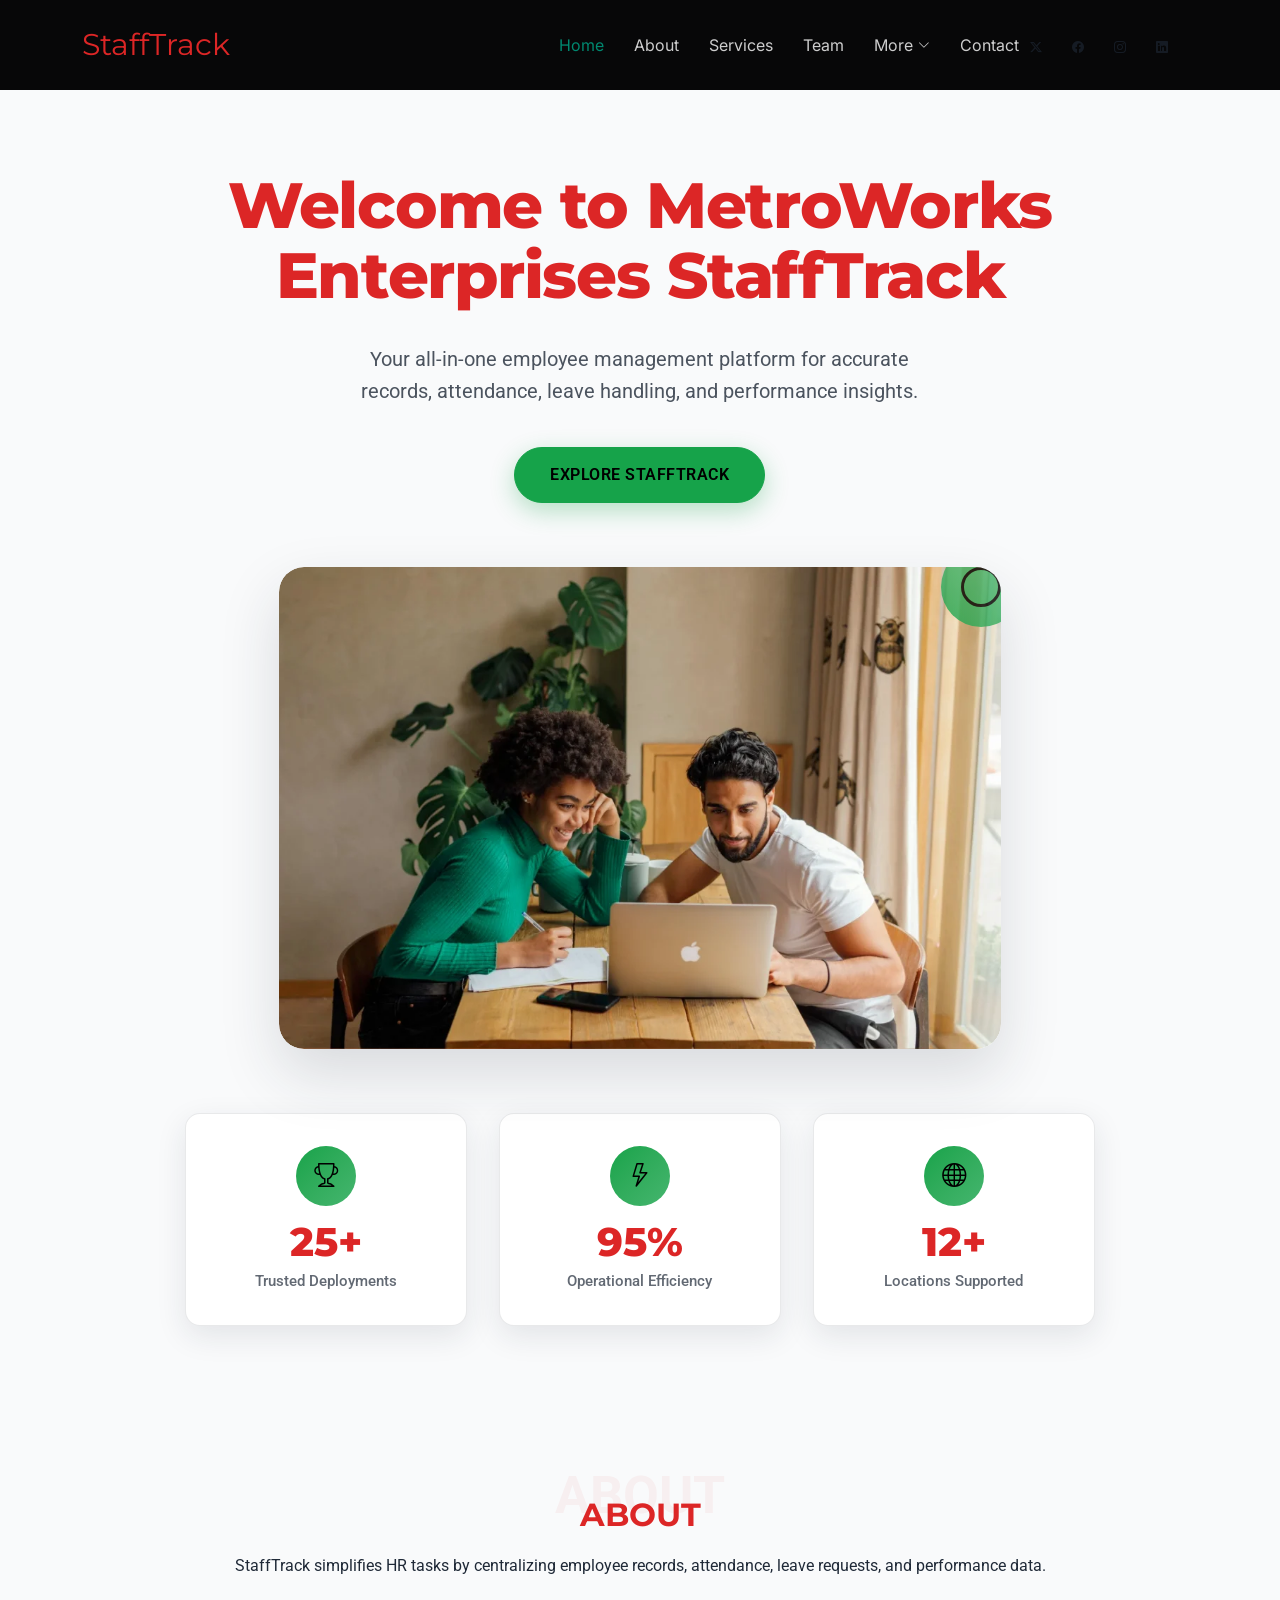
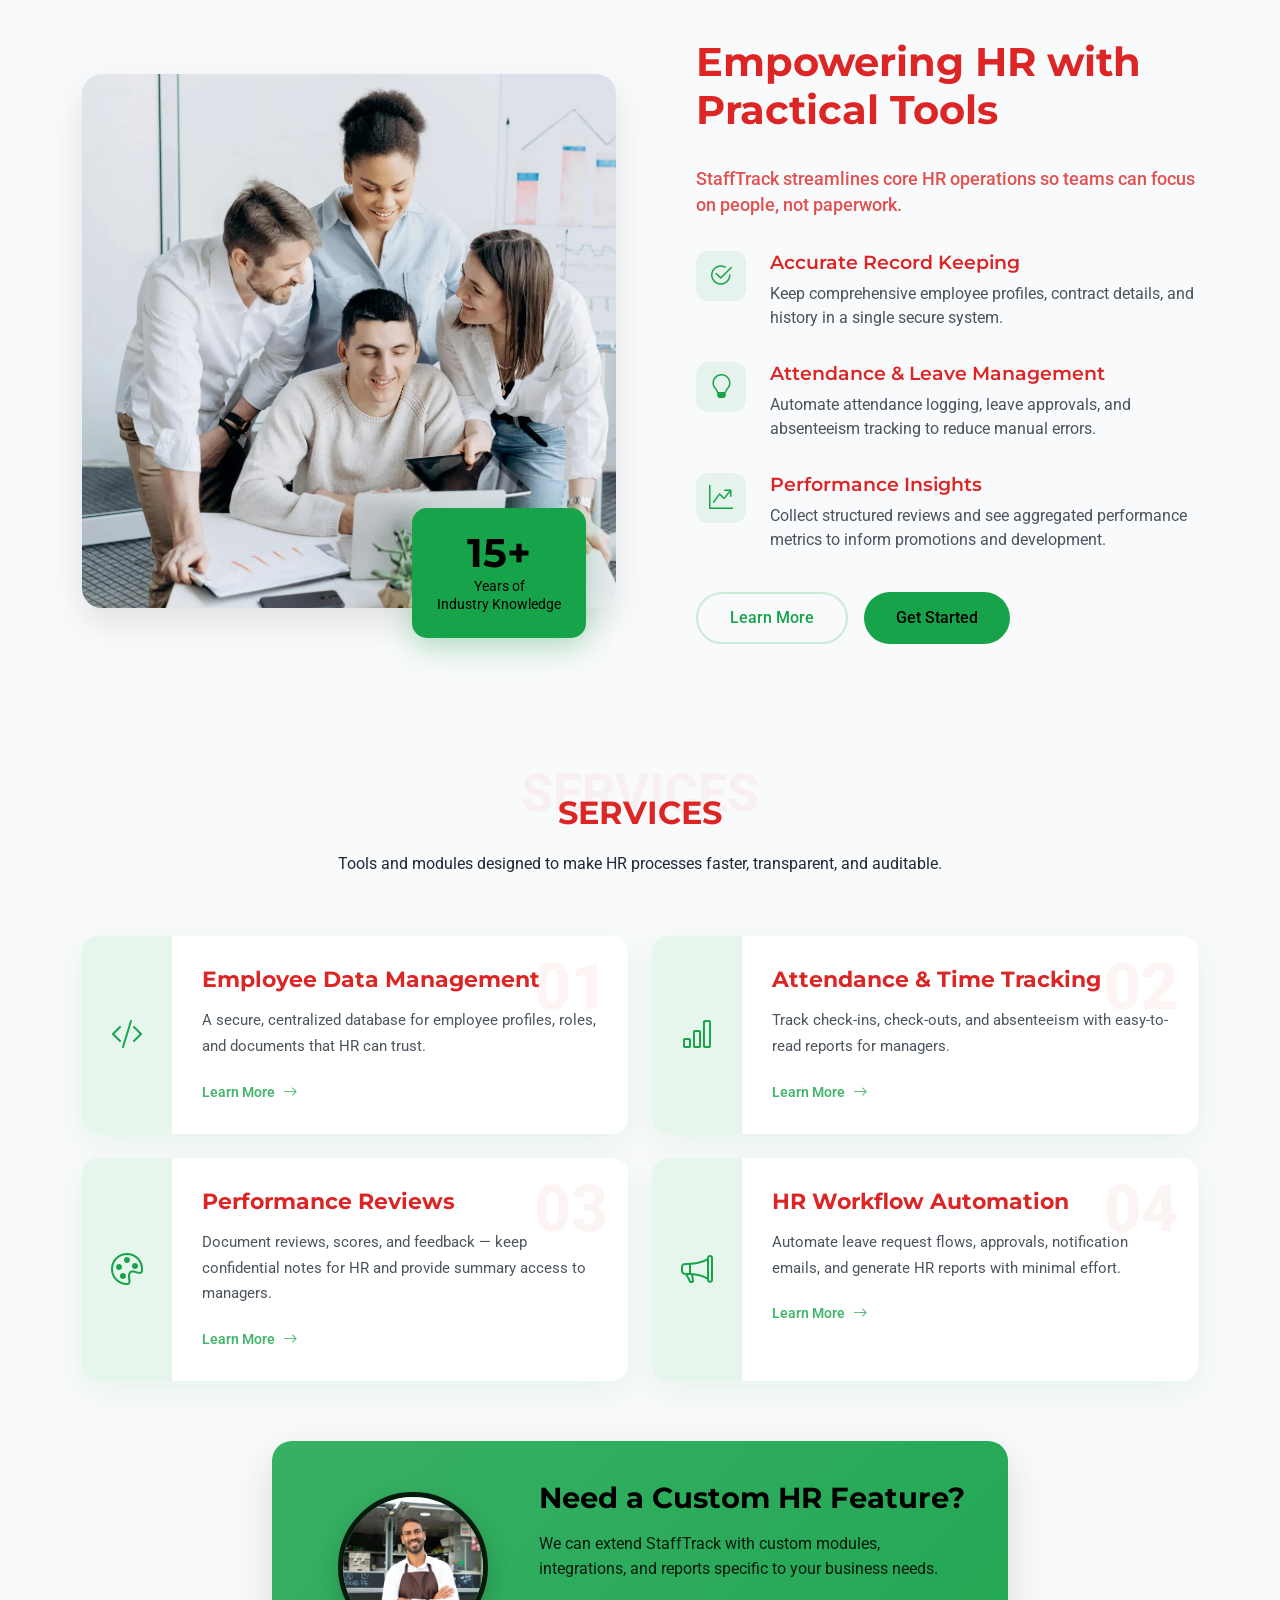
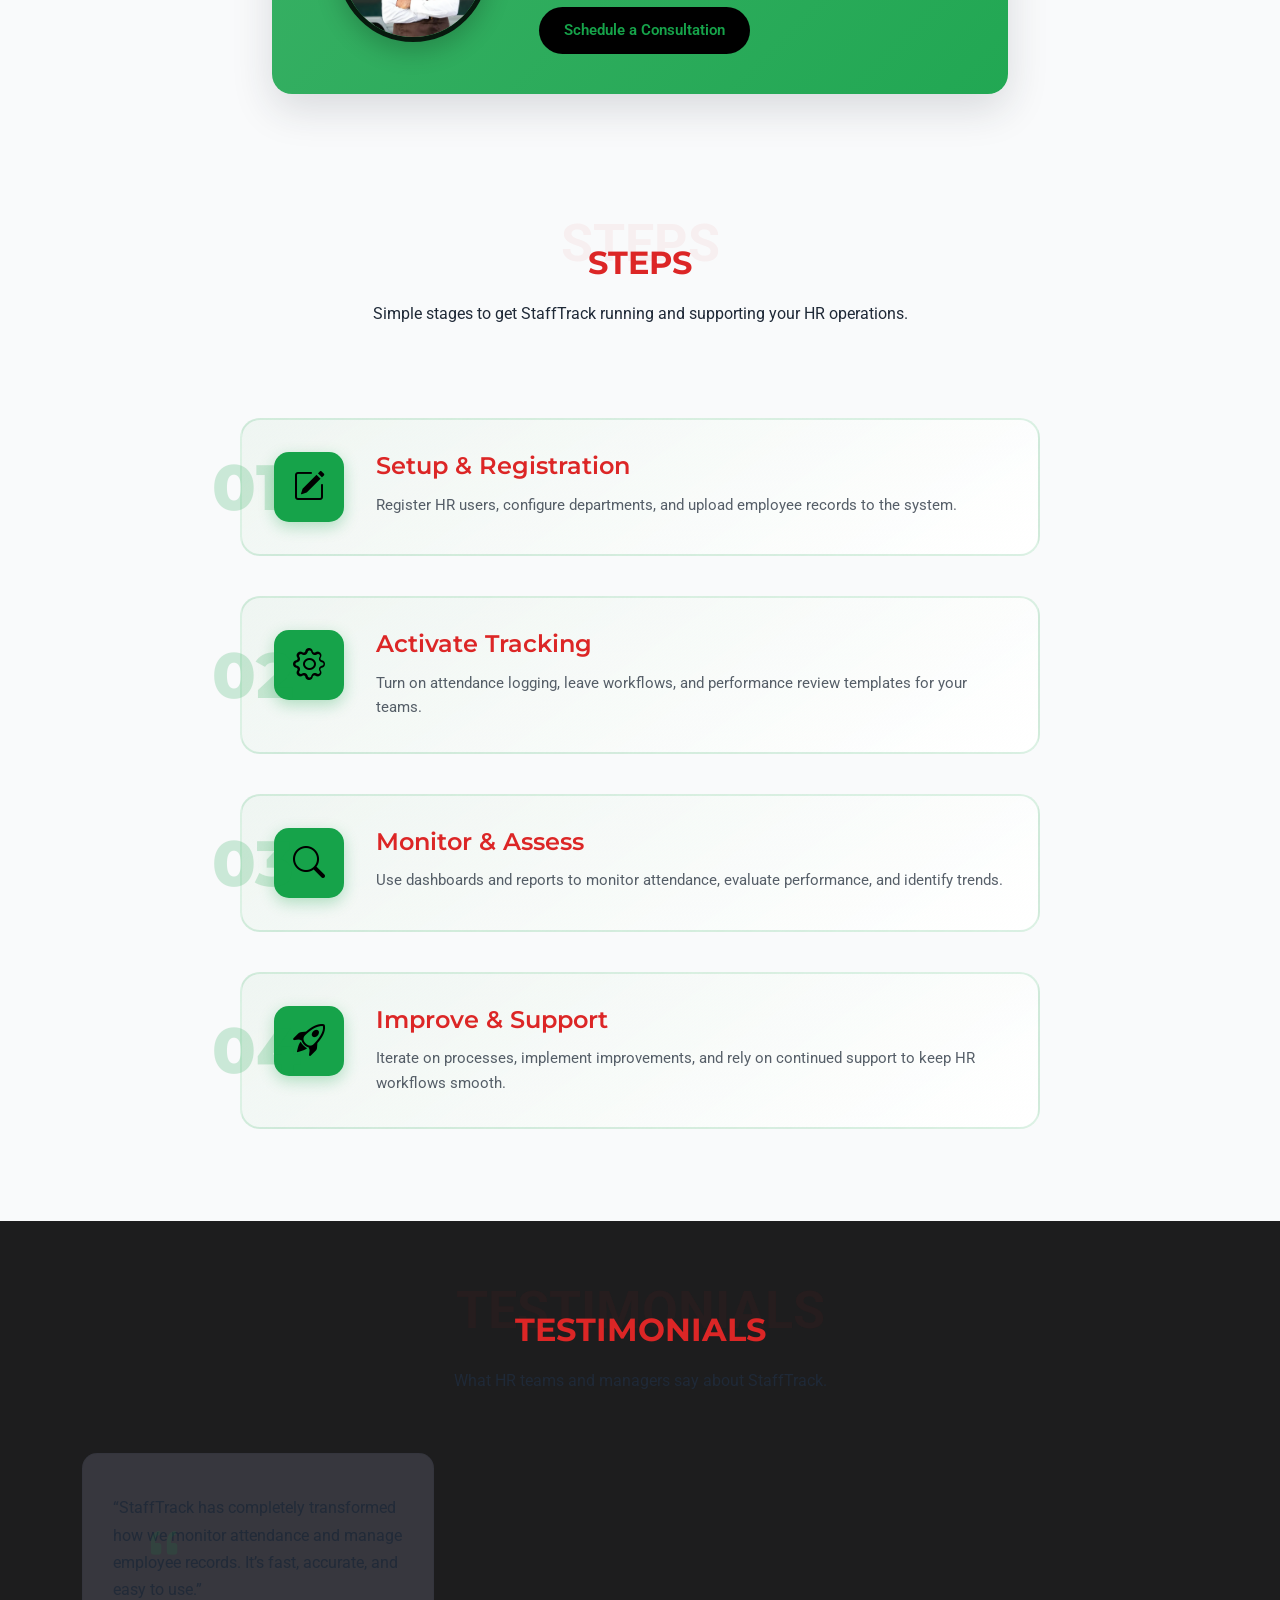
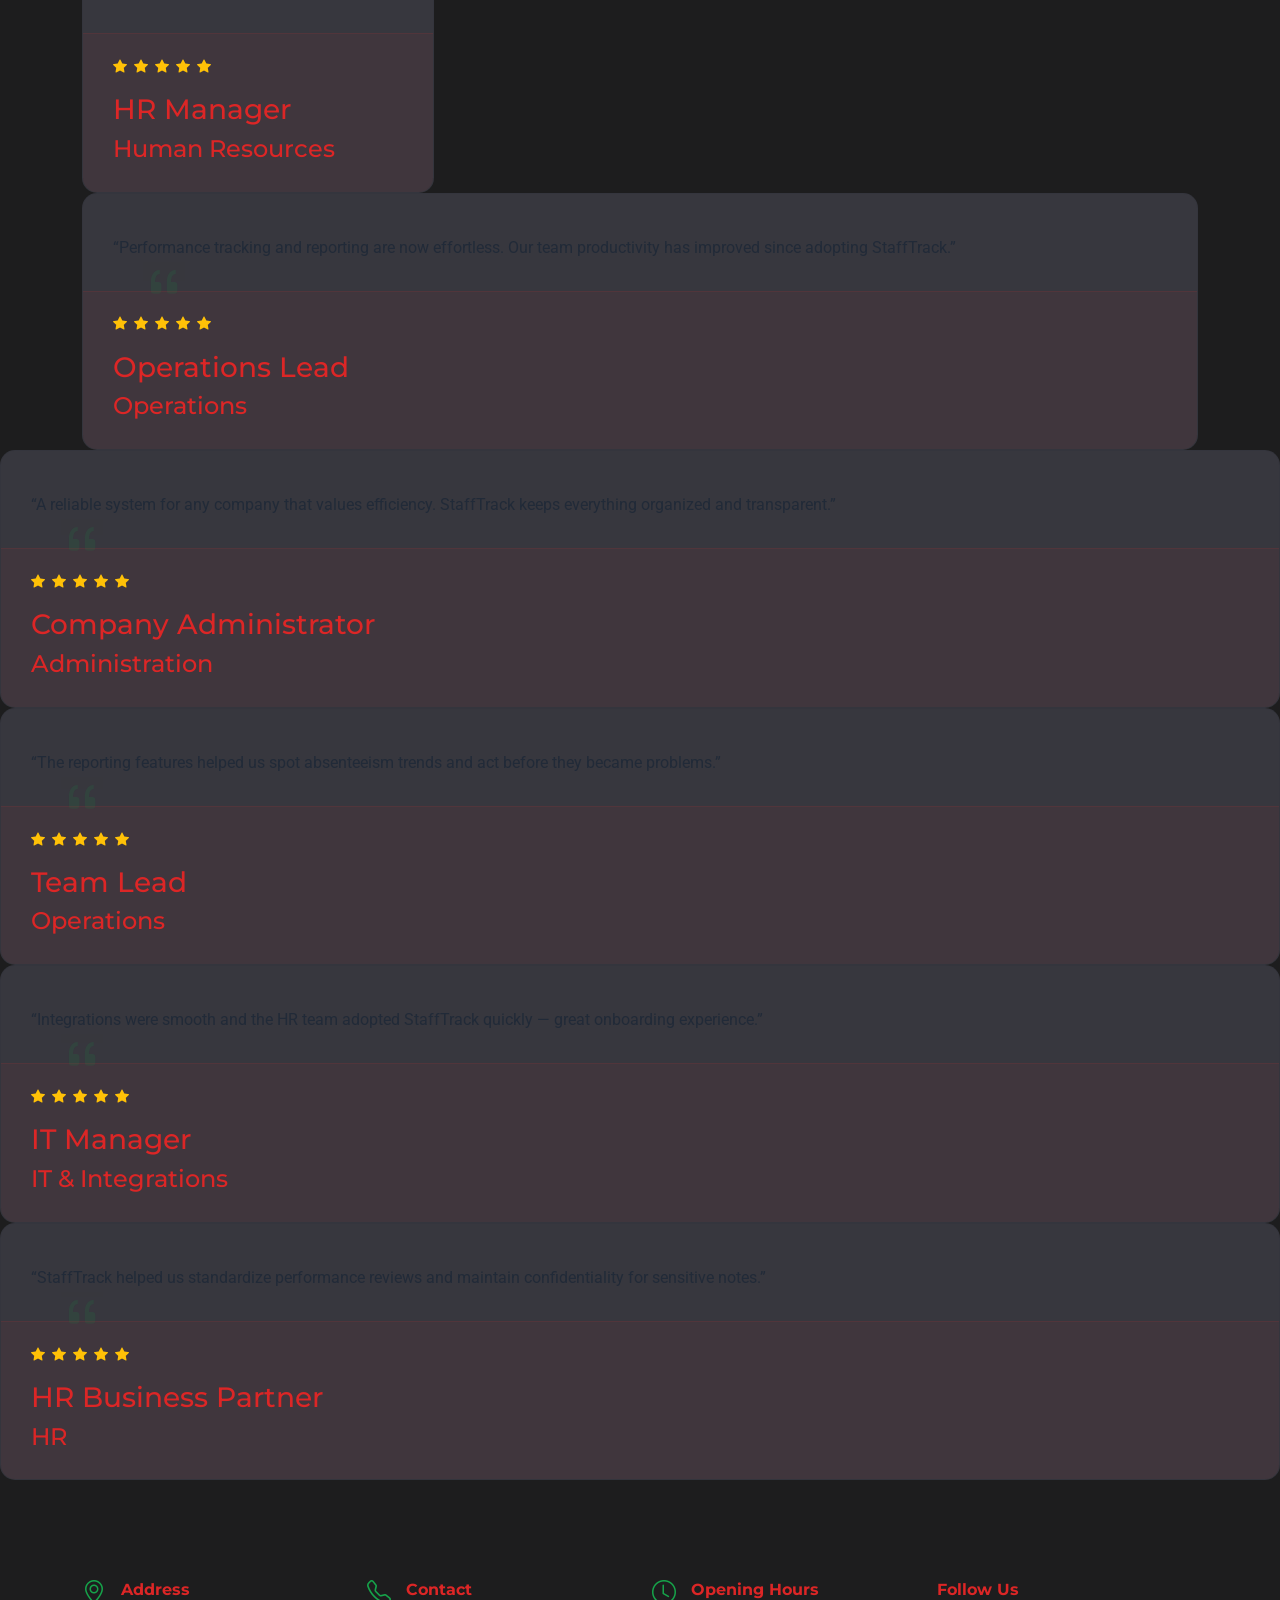
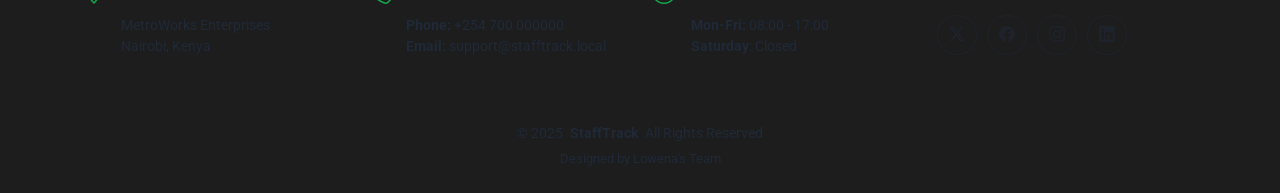
==== commit a094853b: "Modified Index.html" ====
--- a/index.html
+++ b/index.html
@@ -123,13 +123,6 @@
                 </div>
                 <h3><span data-purecounter-start="0" data-purecounter-end="25" data-purecounter-duration="1" class="purecounter"></span>+</h3>
                 <p>Trusted Deployments</p>
-              </div>
-              <div class="stat-item">
-                <div class="stat-icon">
-                  <i class="bi bi-people"></i>
-                </div>
-                <h3><span data-purecounter-start="0" data-purecounter-end="850" data-purecounter-duration="1" class="purecounter"></span>+</h3>
-                <p>Employees Managed</p>
               </div>
               <div class="stat-item">
                 <div class="stat-icon">
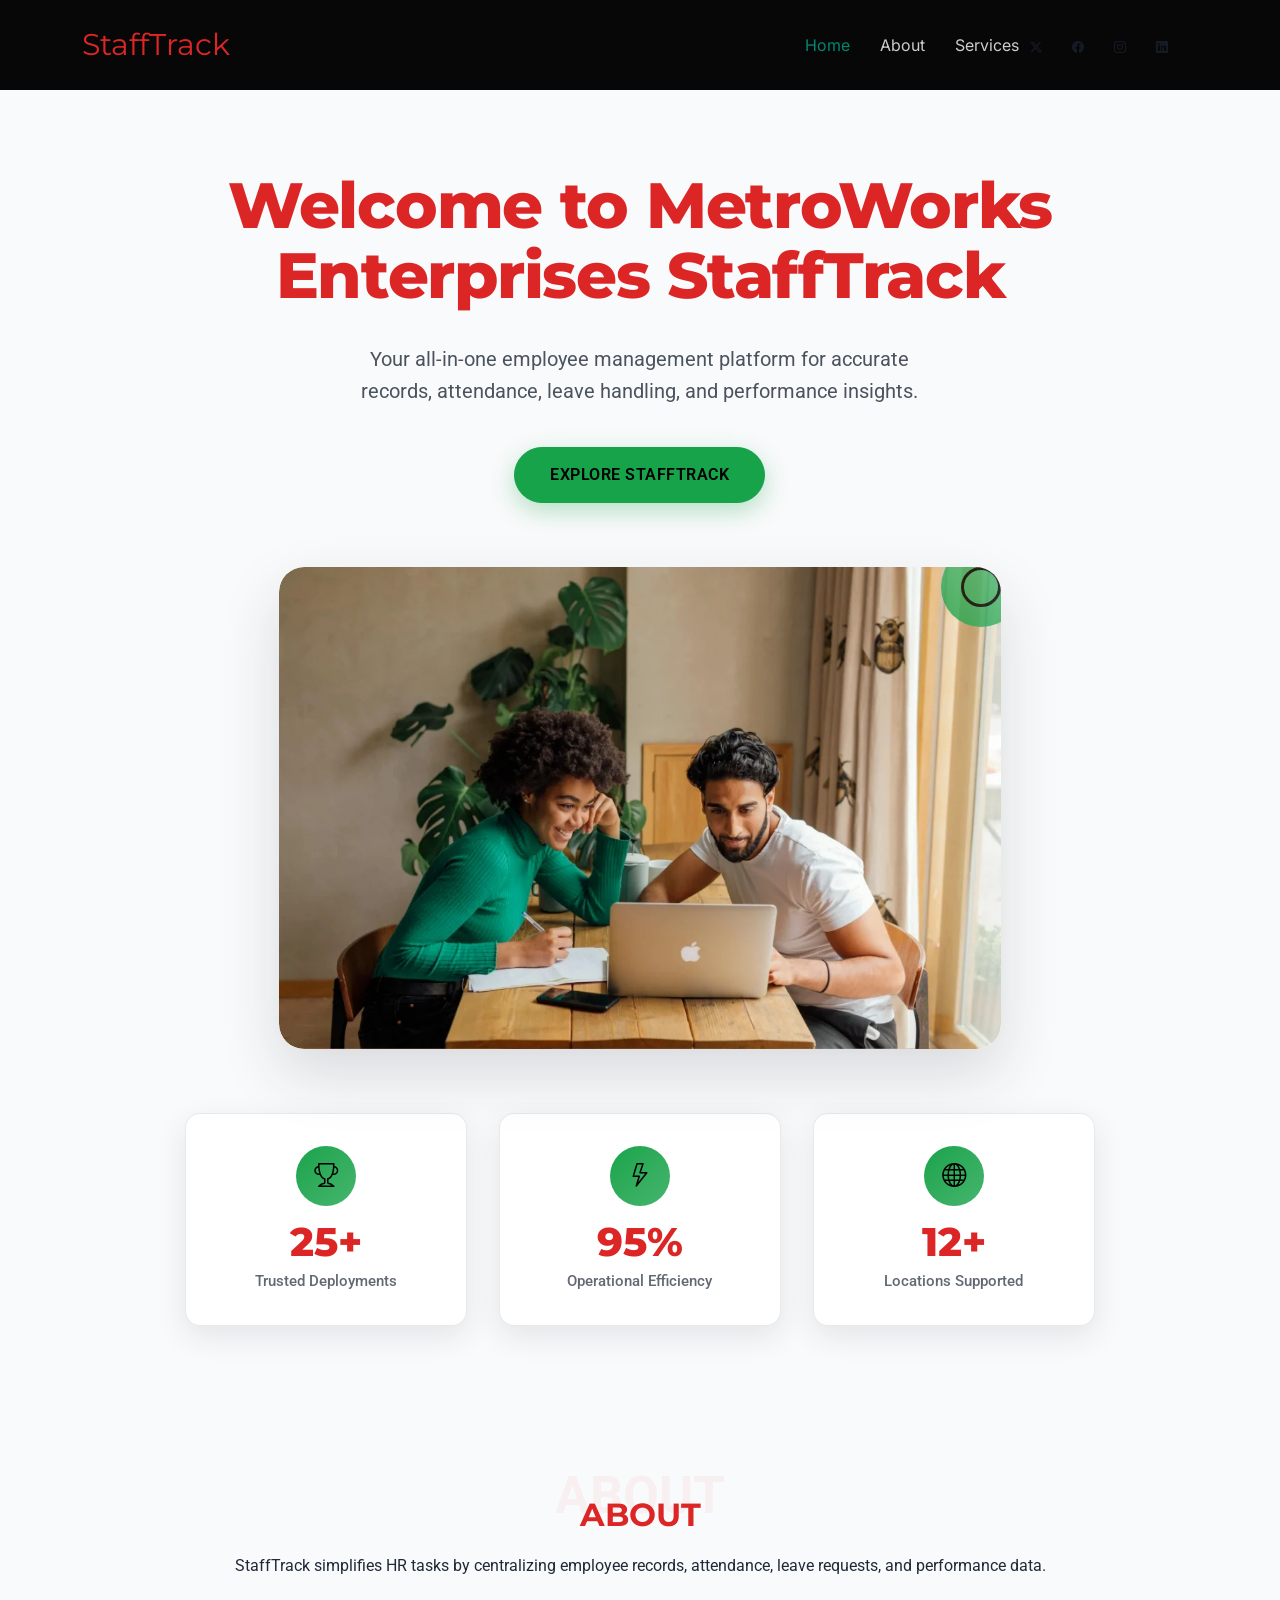
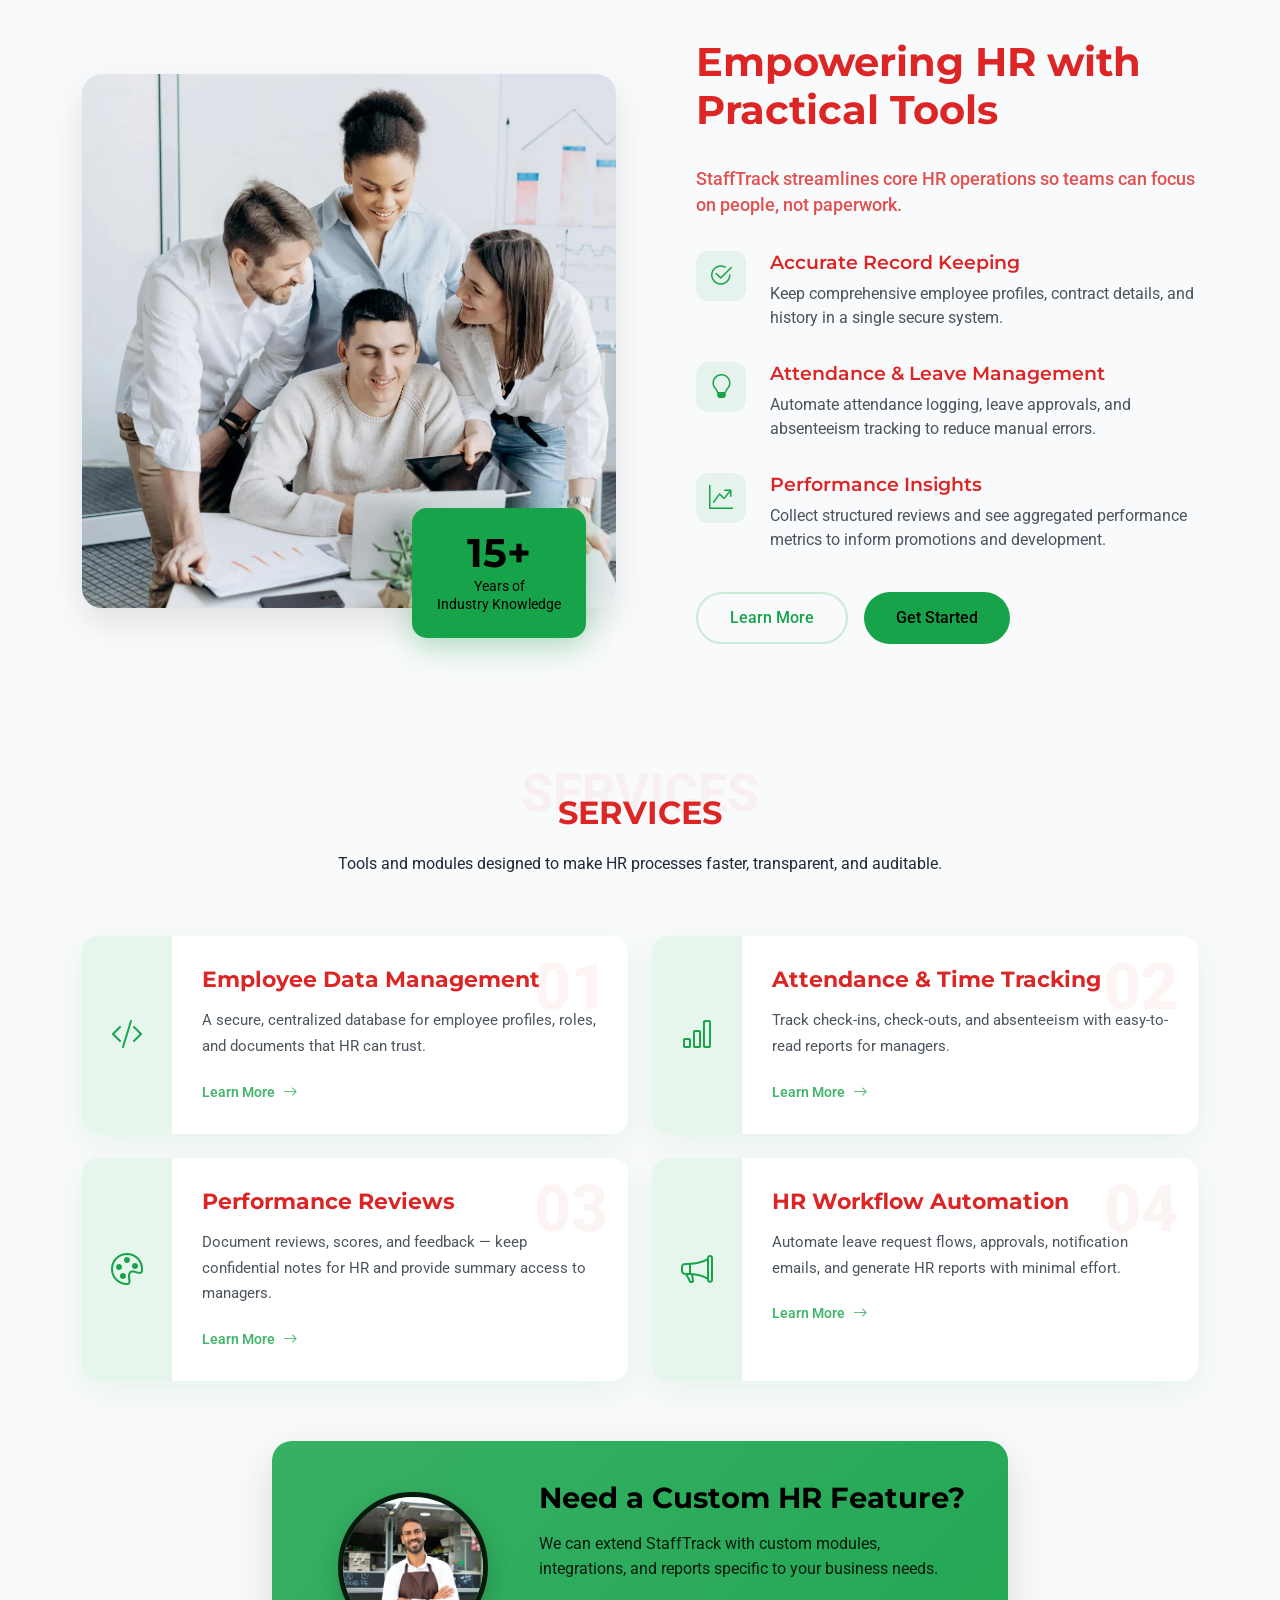
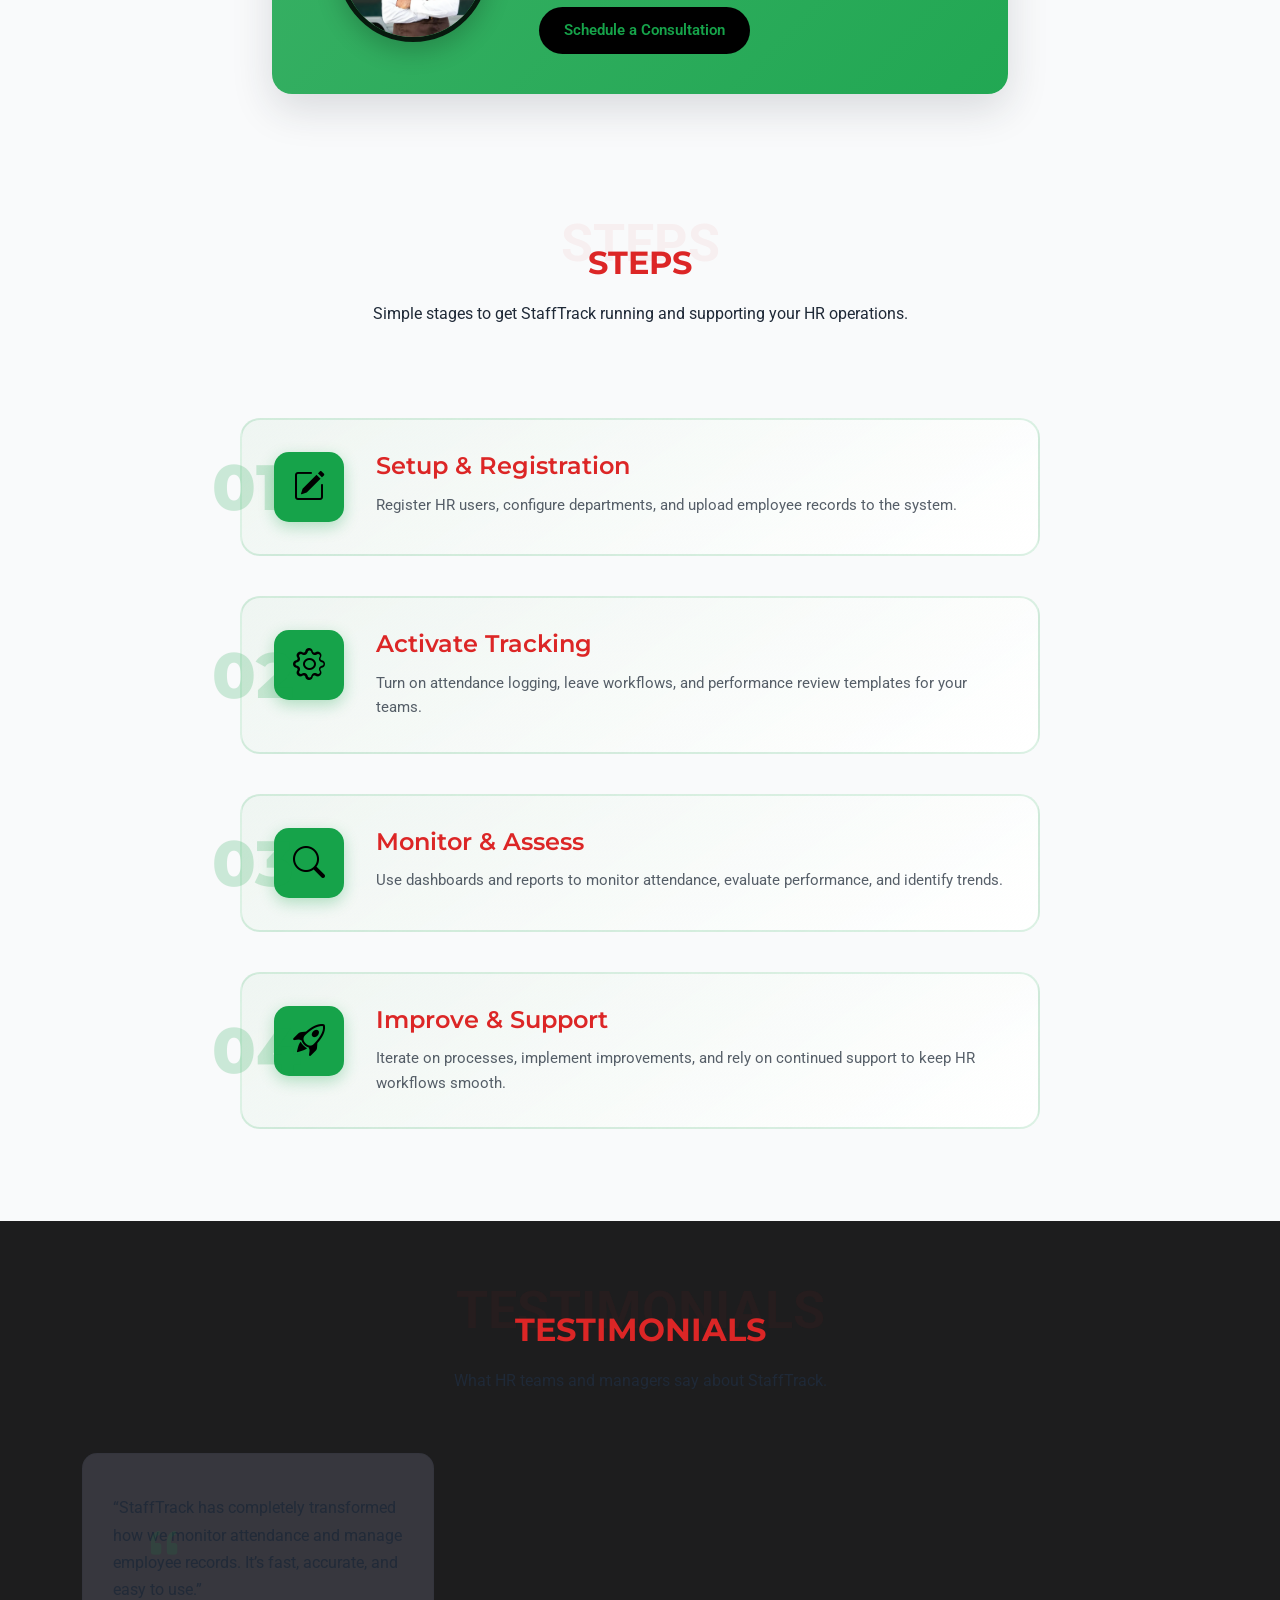
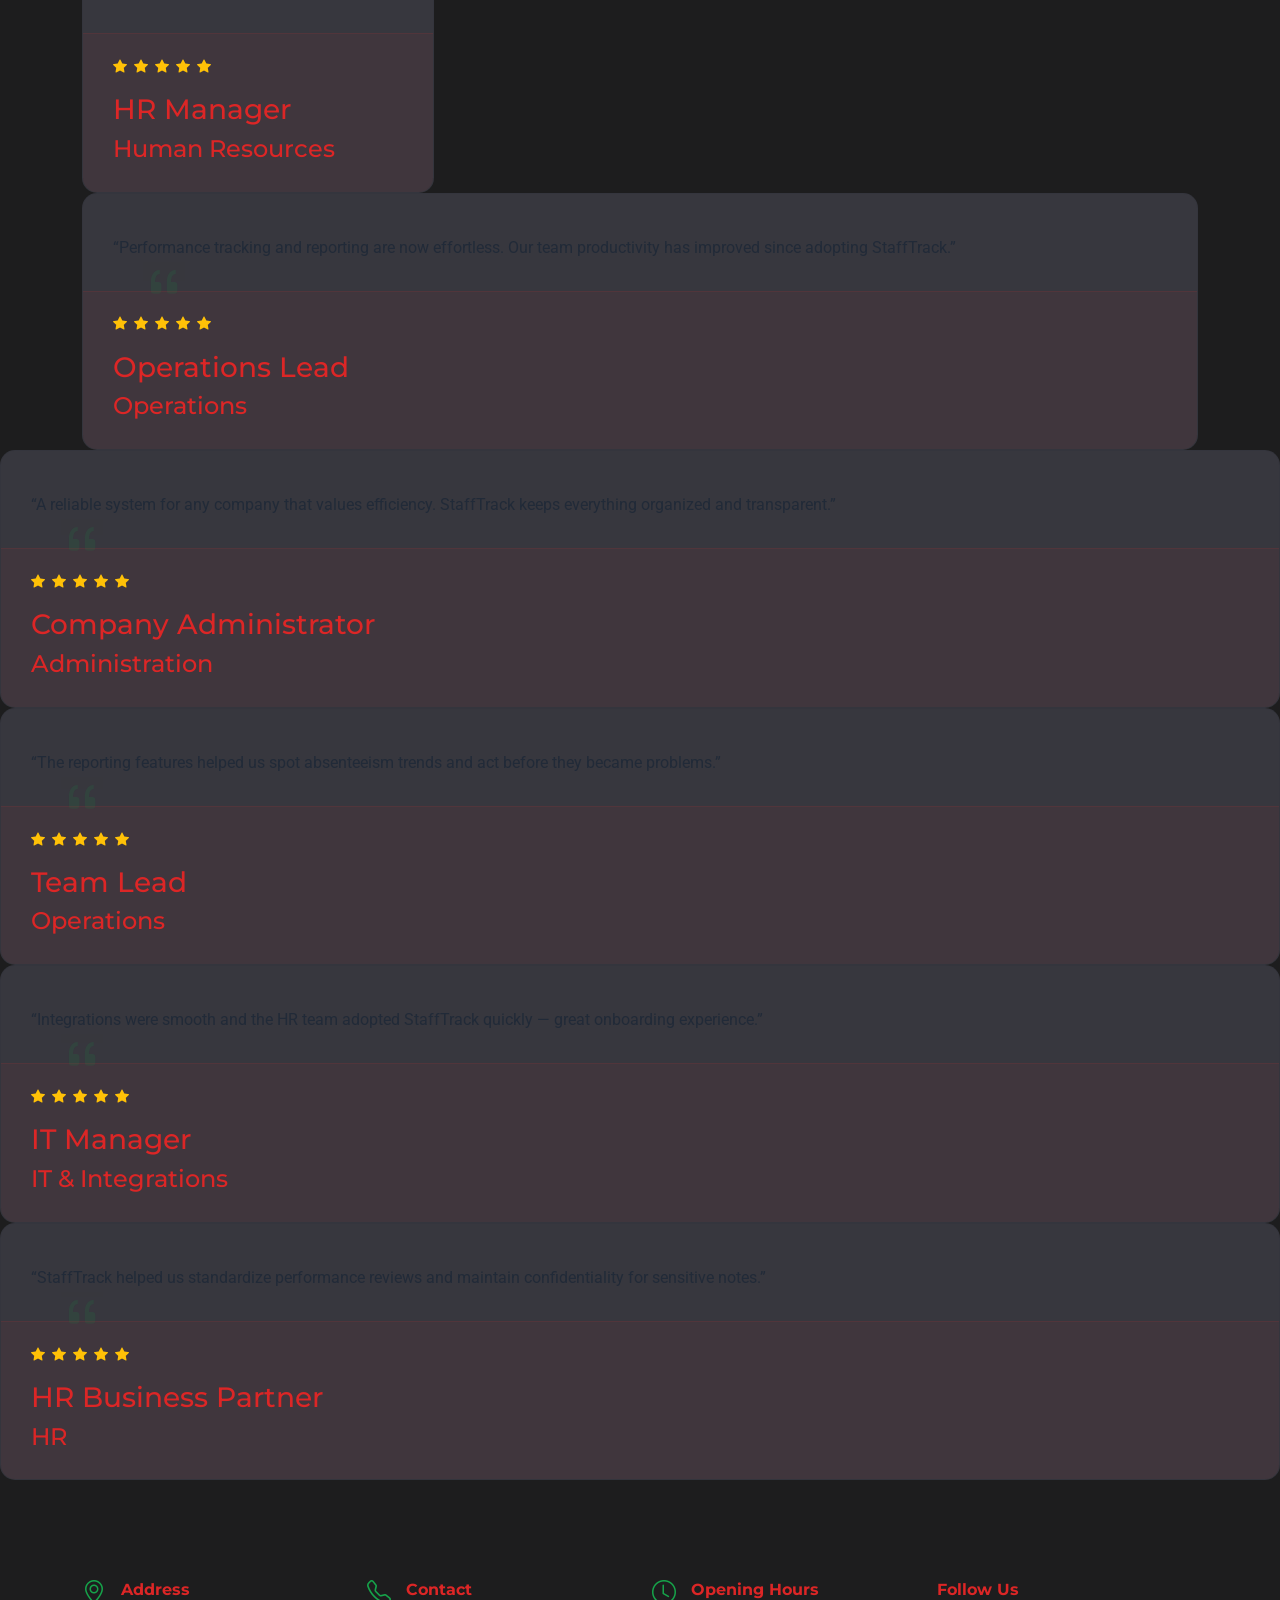
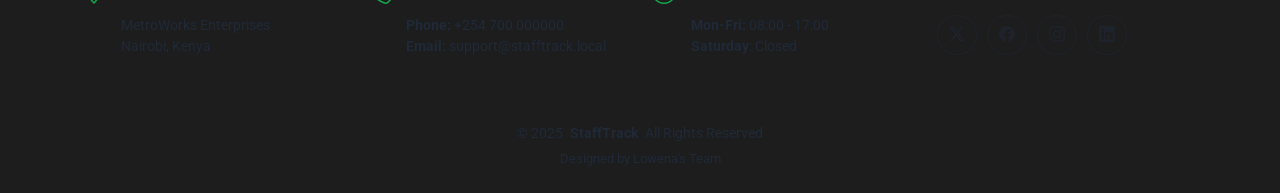
==== commit c72995e0: "Updated index.html" ====
--- a/index.html
+++ b/index.html
@@ -48,25 +48,6 @@
           <li><a href="#hero" class="active">Home</a></li>
           <li><a href="#about">About</a></li>
           <li><a href="#services">Services</a></li>
-          <li><a href="team.php">Team</a></li>
-          <li class="dropdown"><a href="#"><span>More</span> <i class="bi bi-chevron-down toggle-dropdown"></i></a>
-            <ul>
-              <li><a href="#">Overview</a></li>
-              <li class="dropdown"><a href="#"><span>More Options</span> <i class="bi bi-chevron-down toggle-dropdown"></i></a>
-                <ul>
-                  <li><a href="#">Reporting</a></li>
-                  <li><a href="#">Integrations</a></li>
-                  <li><a href="#">Security</a></li>
-                  <li><a href="#">Support</a></li>
-                  <li><a href="#">Resources</a></li>
-                </ul>
-              </li>
-              <li><a href="#">Pricing</a></li>
-              <li><a href="#">FAQ</a></li>
-              <li><a href="#">Careers</a></li>
-            </ul>
-          </li>
-          <li><a href="#contact">Contact</a></li>
         </ul>
         <i class="mobile-nav-toggle d-xl-none bi bi-list"></i>
       </nav>
